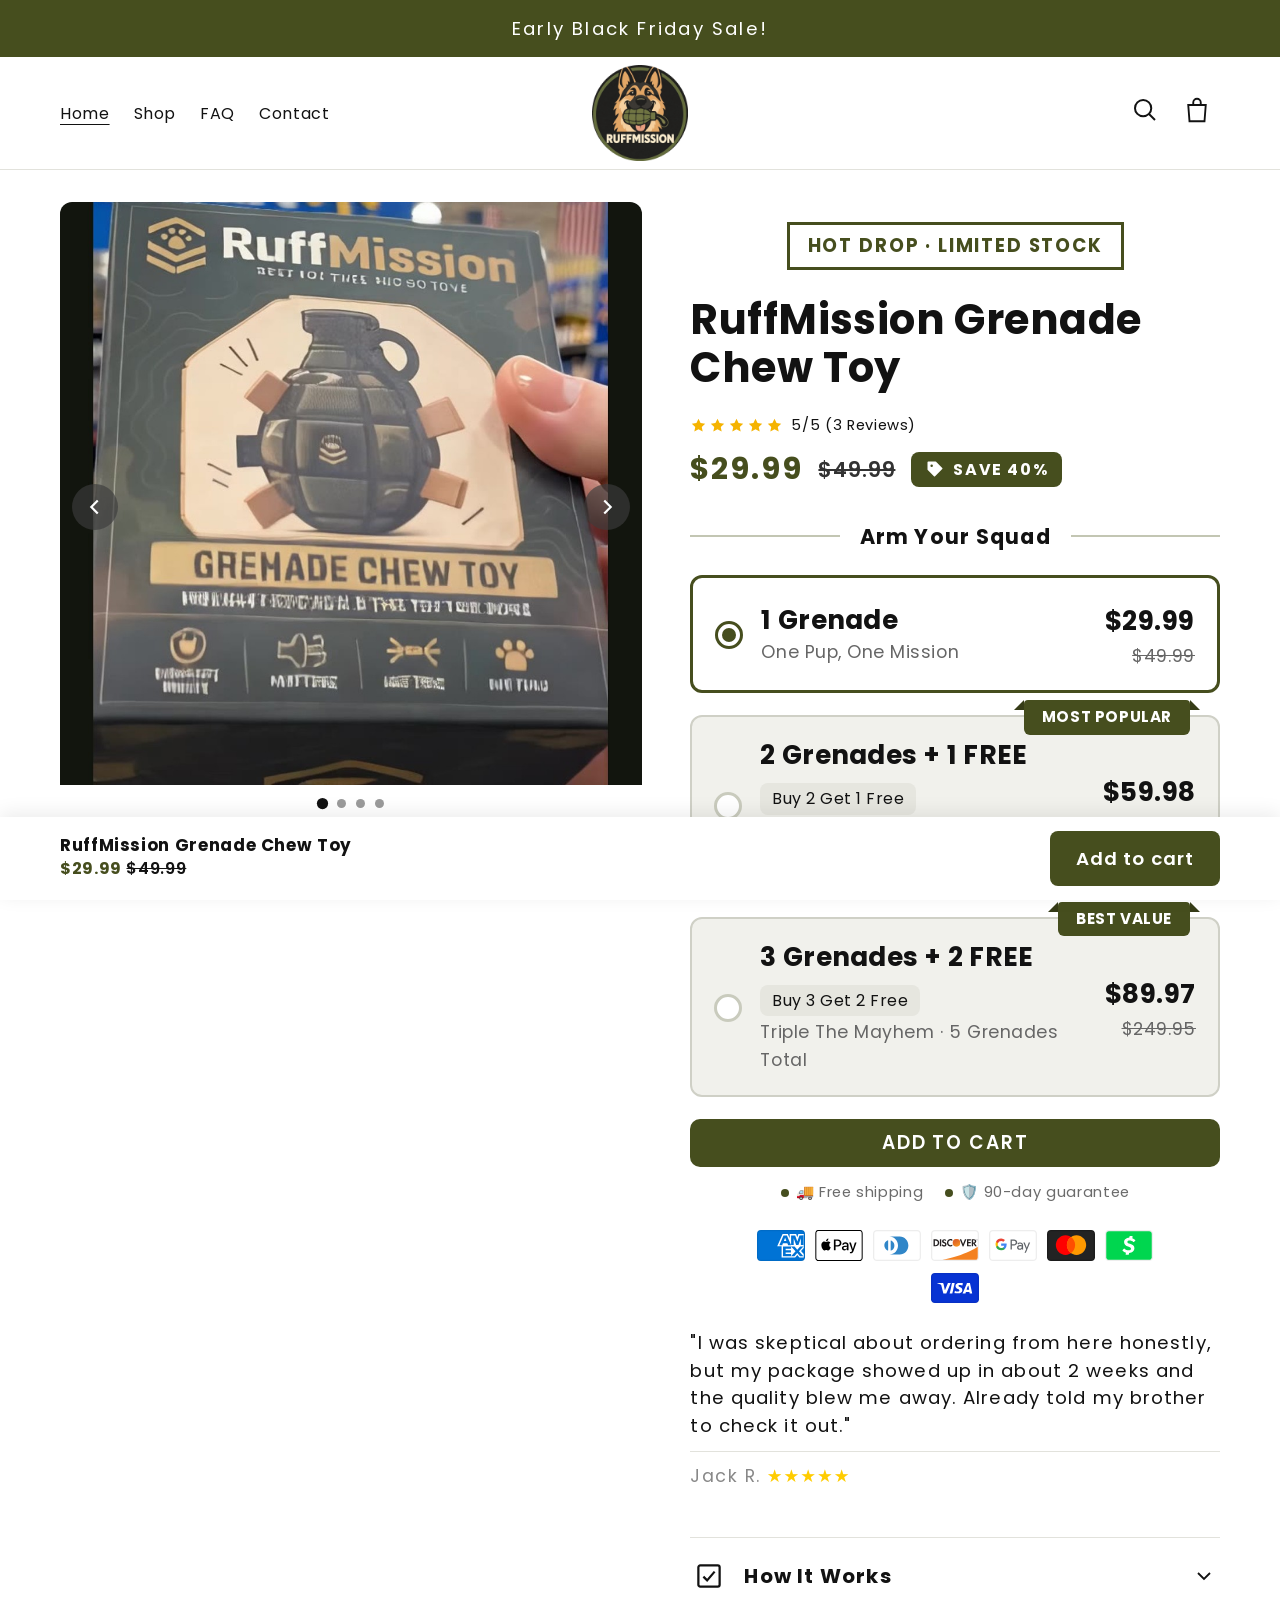
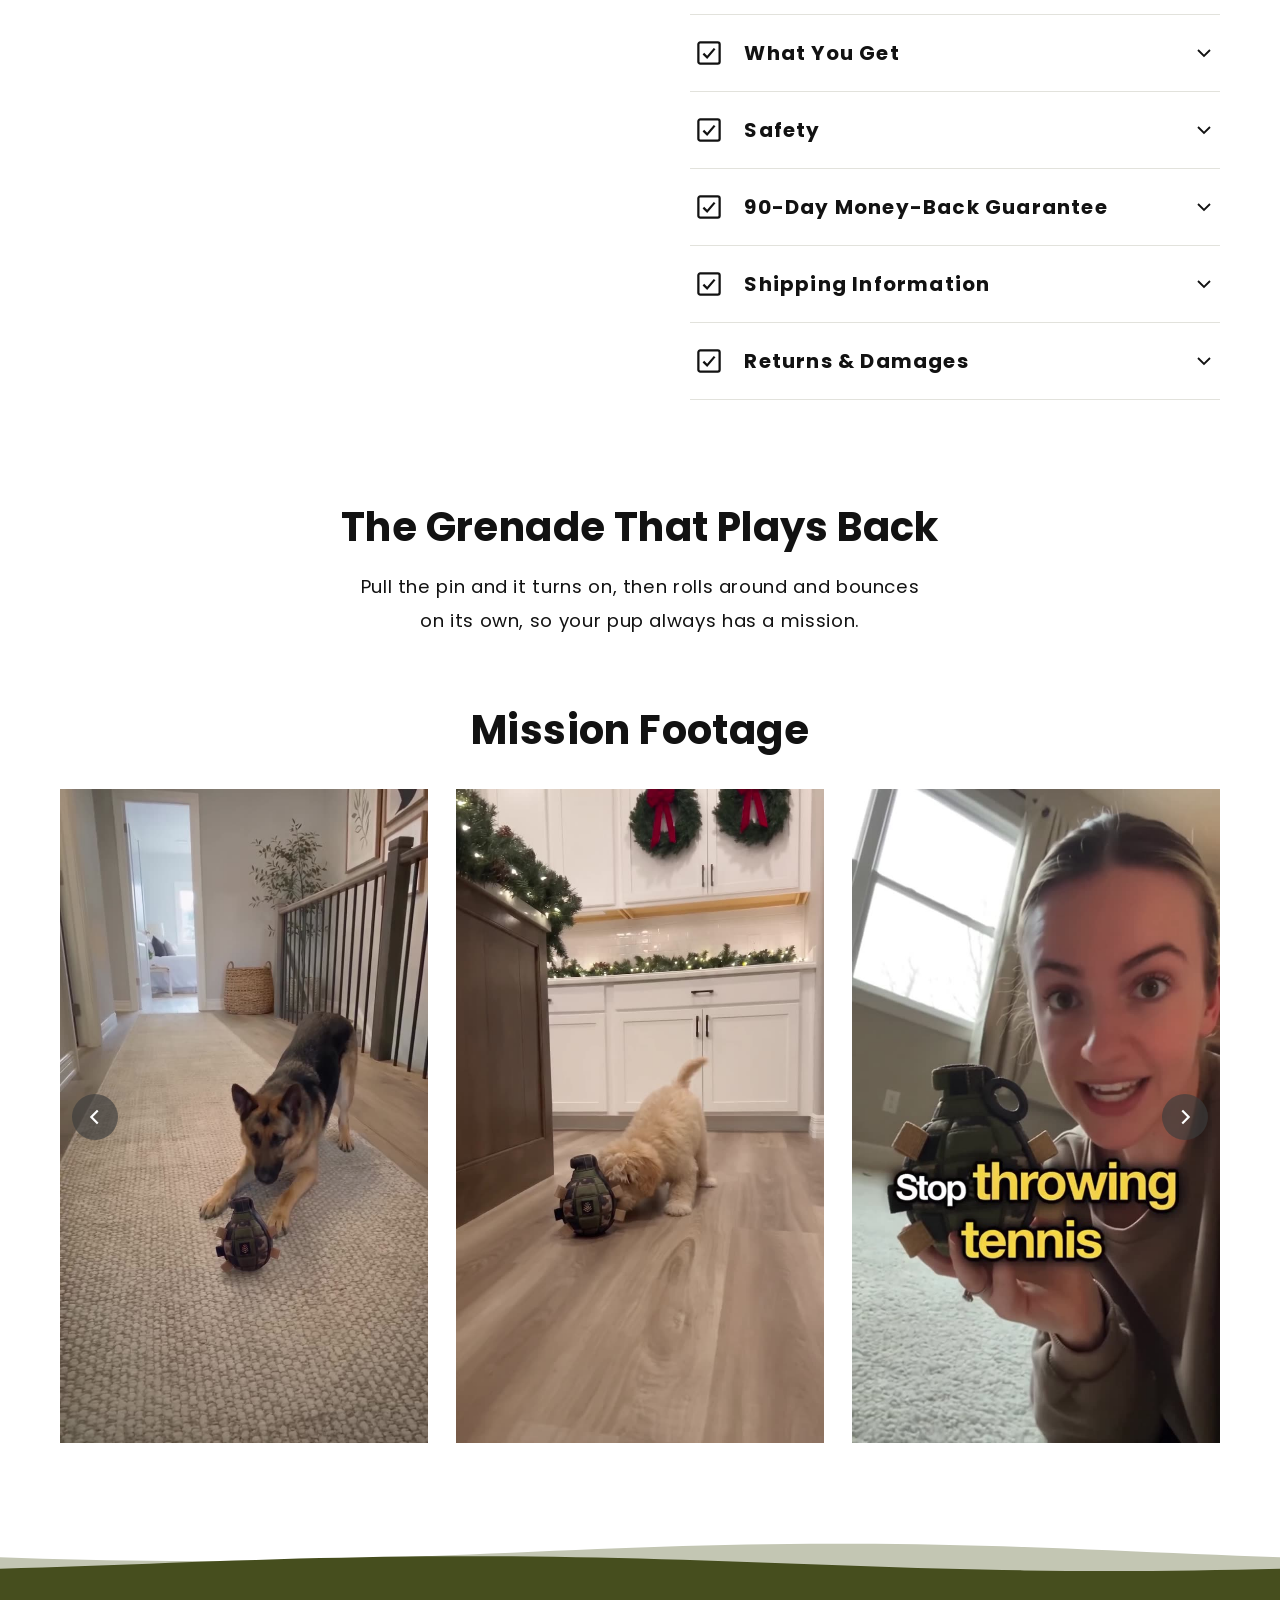
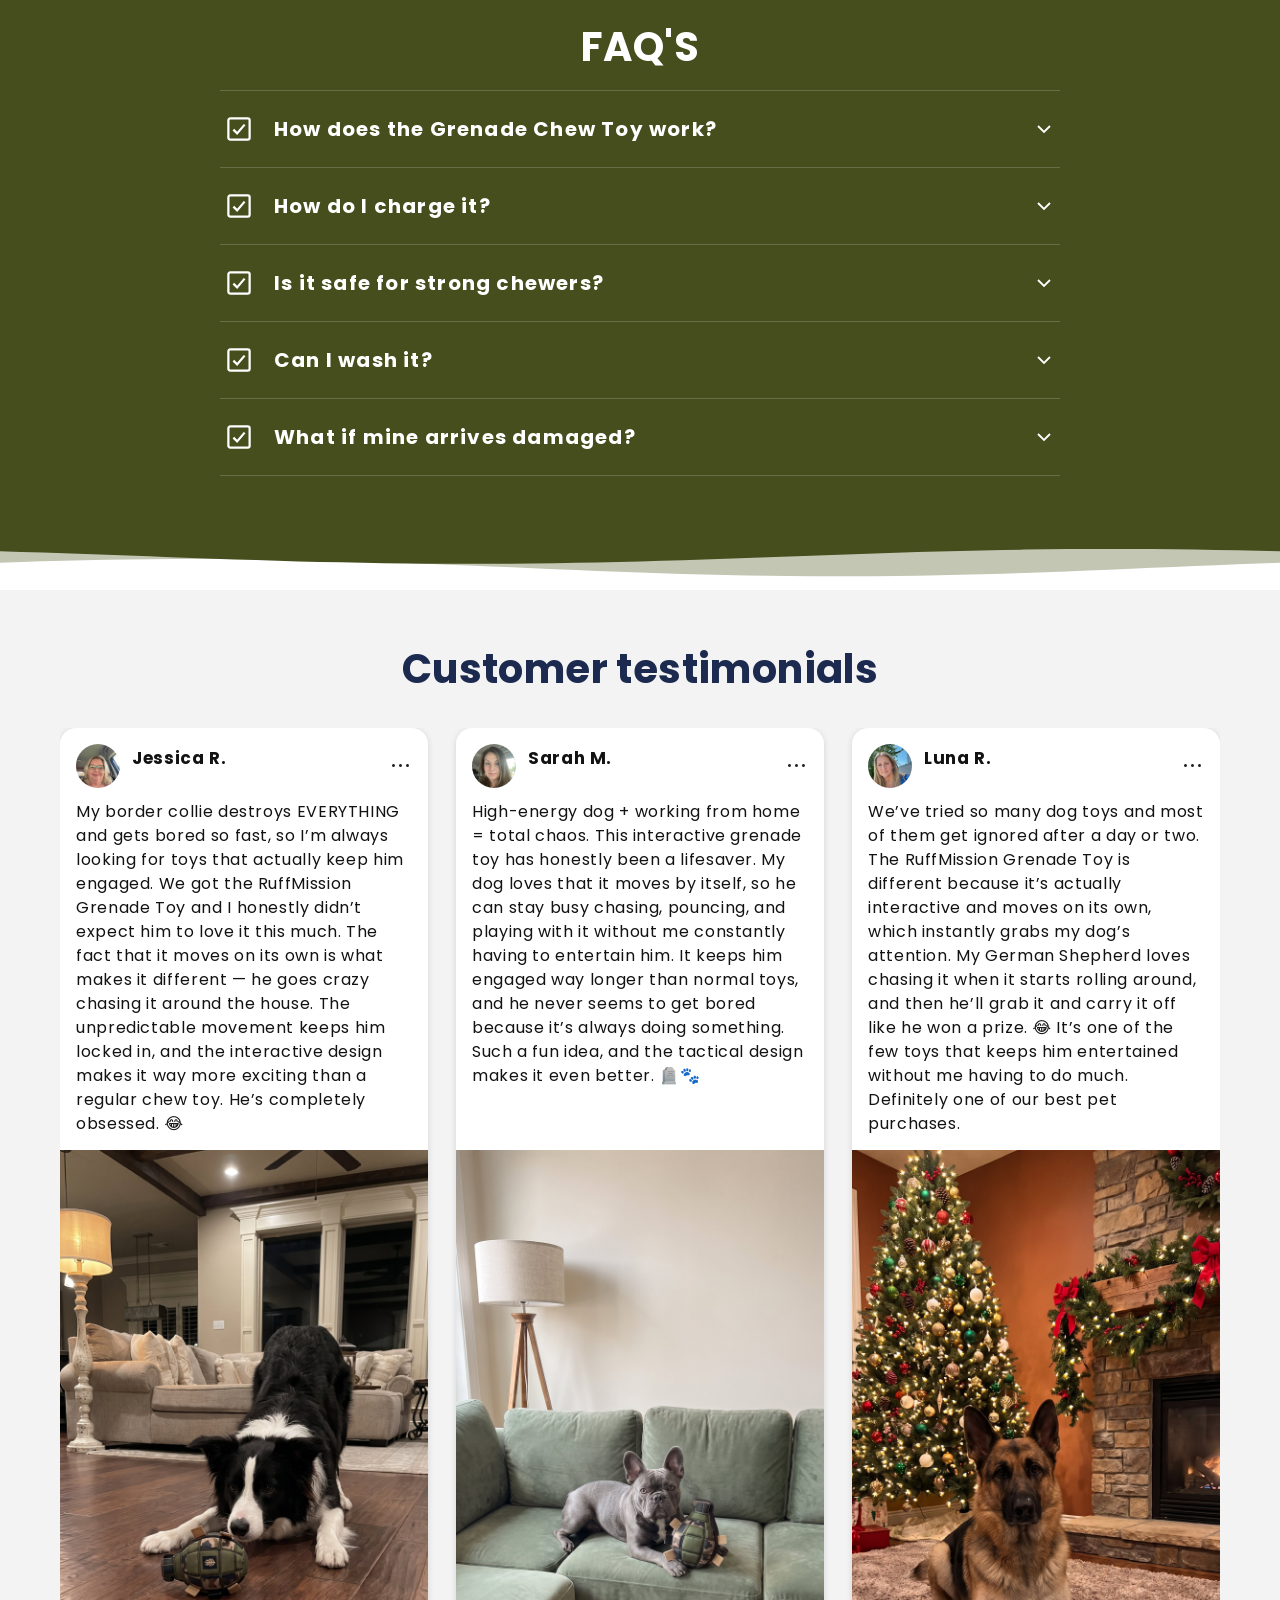
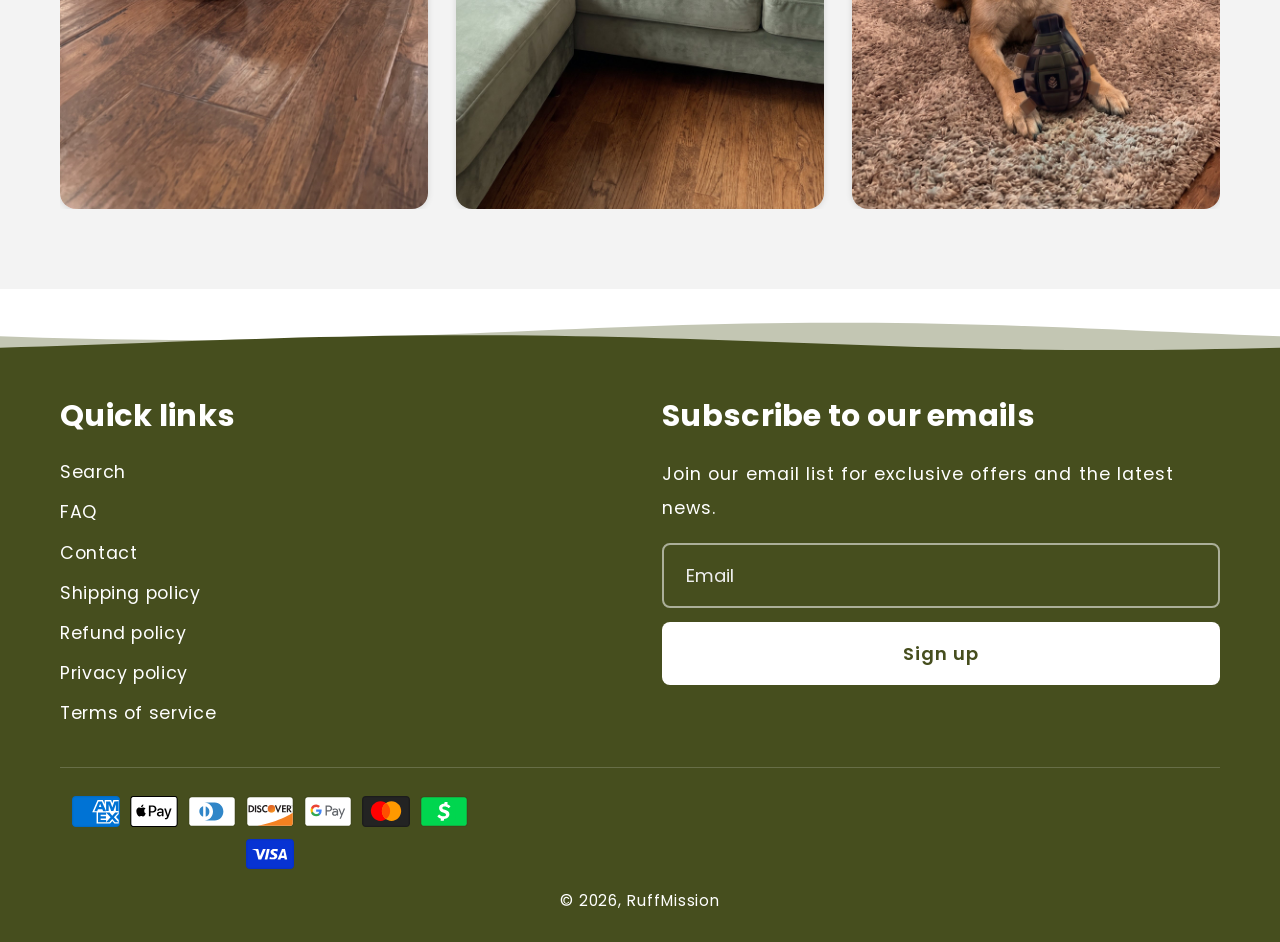
==== index.html @ 44e7827a "RuffMission store — grenade chew toy, Square checkout Co-Authored-By: Claude Opus 4.8 <noreply@anthr" ====
<!doctype html>
<html lang="en"><head><meta charset="utf-8"><meta name="viewport" content="width=device-width,initial-scale=1">
<title>RuffMission™ – Tactical Dog Costumes</title><meta name="description" content="Hilarious tactical dog costumes with swinging plush arms. Sizes Small to XXL. 90-day money-back guarantee.">
<meta property="og:title" content="RuffMission™ – Tactical Dog Costumes"><meta property="og:description" content="Hilarious tactical dog costumes with swinging plush arms. Sizes Small to XXL. 90-day money-back guarantee."><meta property="og:image" content="images/rm-1.jpg">
<link rel="icon" href="images/favicon.svg">
<link rel="preconnect" href="https://fonts.googleapis.com"><link rel="preconnect" href="https://fonts.gstatic.com" crossorigin>
<link rel="preload" as="style" href="https://fonts.googleapis.com/css2?family=Poppins:wght@400;500;600;700;800&display=swap" onload="this.onload=null;this.rel='stylesheet'"><noscript><link rel="stylesheet" href="https://fonts.googleapis.com/css2?family=Poppins:wght@400;500;600;700;800&display=swap"></noscript>
<link rel="stylesheet" href="assets/styles.css"><script src="assets/store.js" defer></script><script src="assets/pixel.js"></script></head>
<body data-page="home">
<main>
<div data-product></div>
<section class="feat-sec center"><div class="wrap"><h2>Exclusive RuffMission™ Designs</h2><p class="lead">One pup. Multiple missions. Pick their costume and let the adventure begin</p></div><div class="wrap"><div data-featured-video></div></div></section>
<section class="vids" data-videos><div class="wrap center"><h2>Our Viral Costumes</h2><div class="vs"><div class="track"></div><button class="arr l" aria-label="Previous"><svg viewBox="0 0 24 24" fill="none" stroke="currentColor" stroke-width="2.4"><path d="m15 5-7 7 7 7"/></svg></button><button class="arr r" aria-label="Next"><svg viewBox="0 0 24 24" fill="none" stroke="currentColor" stroke-width="2.4"><path d="m9 5 7 7-7 7"/></svg></button></div><div class="dots"></div></div></section>
<div class="wave top" aria-hidden="true"><svg viewBox="0 0 1440 90" preserveAspectRatio="none"><path class="w-back" d="M0 43.9 L24 45.1 L48 46.1 L72 47.1 L96 47.9 L120 48.6 L144 49.2 L168 49.6 L192 49.9 L216 50.0 L240 50.0 L264 49.8 L288 49.4 L312 48.9 L336 48.3 L360 47.6 L384 46.7 L408 45.7 L432 44.5 L456 43.3 L480 42.1 L504 40.7 L528 39.3 L552 37.9 L576 36.4 L600 34.9 L624 33.5 L648 32.1 L672 30.7 L696 29.3 L720 28.1 L744 26.9 L768 25.9 L792 24.9 L816 24.1 L840 23.4 L864 22.8 L888 22.4 L912 22.1 L936 22.0 L960 22.0 L984 22.2 L1008 22.6 L1032 23.1 L1056 23.7 L1080 24.4 L1104 25.3 L1128 26.3 L1152 27.5 L1176 28.7 L1200 29.9 L1224 31.3 L1248 32.7 L1272 34.1 L1296 35.6 L1320 37.1 L1344 38.5 L1368 39.9 L1392 41.3 L1416 42.7 L1440 43.9 L1464 45.1 L1488 46.1 L1512 47.1 L1536 47.9 L1560 48.6 L1584 49.2 L1608 49.6 L1632 49.9 L1656 50.0 L1680 50.0 L1704 49.8 L1728 49.4 L1752 48.9 L1776 48.3 L1800 47.6 L1824 46.7 L1848 45.7 L1872 44.5 L1896 43.3 L1920 42.1 L1944 40.7 L1968 39.3 L1992 37.9 L2016 36.4 L2040 34.9 L2064 33.5 L2088 32.1 L2112 30.7 L2136 29.3 L2160 28.1 L2184 26.9 L2208 25.9 L2232 24.9 L2256 24.1 L2280 23.4 L2304 22.8 L2328 22.4 L2352 22.1 L2376 22.0 L2400 22.0 L2424 22.2 L2448 22.6 L2472 23.1 L2496 23.7 L2520 24.4 L2544 25.3 L2568 26.3 L2592 27.5 L2616 28.7 L2640 29.9 L2664 31.3 L2688 32.7 L2712 34.1 L2736 35.6 L2760 37.1 L2784 38.5 L2808 39.9 L2832 41.3 L2856 42.7 L2880 43.9 V90 H0Z"/><path class="w-front" d="M0 62.1 L24 61.1 L48 60.1 L72 59.0 L96 57.8 L120 56.6 L144 55.4 L168 54.1 L192 52.8 L216 51.6 L240 50.4 L264 49.2 L288 48.1 L312 47.0 L336 46.0 L360 45.2 L384 44.4 L408 43.7 L432 43.1 L456 42.6 L480 42.3 L504 42.1 L528 42.0 L552 42.1 L576 42.2 L600 42.6 L624 43.0 L648 43.6 L672 44.2 L696 45.0 L720 45.9 L744 46.9 L768 47.9 L792 49.0 L816 50.2 L840 51.4 L864 52.6 L888 53.9 L912 55.2 L936 56.4 L960 57.6 L984 58.8 L1008 59.9 L1032 61.0 L1056 62.0 L1080 62.8 L1104 63.6 L1128 64.3 L1152 64.9 L1176 65.4 L1200 65.7 L1224 65.9 L1248 66.0 L1272 65.9 L1296 65.8 L1320 65.4 L1344 65.0 L1368 64.4 L1392 63.8 L1416 63.0 L1440 62.1 L1464 61.1 L1488 60.1 L1512 59.0 L1536 57.8 L1560 56.6 L1584 55.4 L1608 54.1 L1632 52.8 L1656 51.6 L1680 50.4 L1704 49.2 L1728 48.1 L1752 47.0 L1776 46.0 L1800 45.2 L1824 44.4 L1848 43.7 L1872 43.1 L1896 42.6 L1920 42.3 L1944 42.1 L1968 42.0 L1992 42.1 L2016 42.2 L2040 42.6 L2064 43.0 L2088 43.6 L2112 44.2 L2136 45.0 L2160 45.9 L2184 46.9 L2208 47.9 L2232 49.0 L2256 50.2 L2280 51.4 L2304 52.6 L2328 53.9 L2352 55.2 L2376 56.4 L2400 57.6 L2424 58.8 L2448 59.9 L2472 61.0 L2496 62.0 L2520 62.8 L2544 63.6 L2568 64.3 L2592 64.9 L2616 65.4 L2640 65.7 L2664 65.9 L2688 66.0 L2712 65.9 L2736 65.8 L2760 65.4 L2784 65.0 L2808 64.4 L2832 63.8 L2856 63.0 L2880 62.1 V90 H0Z"/></svg></div>
<section class="olive-sec faq-sec"><div class="wrap"><h2 class="center">FAQ'S</h2><div class="faq" data-faq></div></div></section>
<div class="wave bottom" aria-hidden="true"><svg viewBox="0 0 1440 90" preserveAspectRatio="none"><path class="w-back" d="M0 43.9 L24 45.1 L48 46.1 L72 47.1 L96 47.9 L120 48.6 L144 49.2 L168 49.6 L192 49.9 L216 50.0 L240 50.0 L264 49.8 L288 49.4 L312 48.9 L336 48.3 L360 47.6 L384 46.7 L408 45.7 L432 44.5 L456 43.3 L480 42.1 L504 40.7 L528 39.3 L552 37.9 L576 36.4 L600 34.9 L624 33.5 L648 32.1 L672 30.7 L696 29.3 L720 28.1 L744 26.9 L768 25.9 L792 24.9 L816 24.1 L840 23.4 L864 22.8 L888 22.4 L912 22.1 L936 22.0 L960 22.0 L984 22.2 L1008 22.6 L1032 23.1 L1056 23.7 L1080 24.4 L1104 25.3 L1128 26.3 L1152 27.5 L1176 28.7 L1200 29.9 L1224 31.3 L1248 32.7 L1272 34.1 L1296 35.6 L1320 37.1 L1344 38.5 L1368 39.9 L1392 41.3 L1416 42.7 L1440 43.9 L1464 45.1 L1488 46.1 L1512 47.1 L1536 47.9 L1560 48.6 L1584 49.2 L1608 49.6 L1632 49.9 L1656 50.0 L1680 50.0 L1704 49.8 L1728 49.4 L1752 48.9 L1776 48.3 L1800 47.6 L1824 46.7 L1848 45.7 L1872 44.5 L1896 43.3 L1920 42.1 L1944 40.7 L1968 39.3 L1992 37.9 L2016 36.4 L2040 34.9 L2064 33.5 L2088 32.1 L2112 30.7 L2136 29.3 L2160 28.1 L2184 26.9 L2208 25.9 L2232 24.9 L2256 24.1 L2280 23.4 L2304 22.8 L2328 22.4 L2352 22.1 L2376 22.0 L2400 22.0 L2424 22.2 L2448 22.6 L2472 23.1 L2496 23.7 L2520 24.4 L2544 25.3 L2568 26.3 L2592 27.5 L2616 28.7 L2640 29.9 L2664 31.3 L2688 32.7 L2712 34.1 L2736 35.6 L2760 37.1 L2784 38.5 L2808 39.9 L2832 41.3 L2856 42.7 L2880 43.9 V90 H0Z"/><path class="w-front" d="M0 62.1 L24 61.1 L48 60.1 L72 59.0 L96 57.8 L120 56.6 L144 55.4 L168 54.1 L192 52.8 L216 51.6 L240 50.4 L264 49.2 L288 48.1 L312 47.0 L336 46.0 L360 45.2 L384 44.4 L408 43.7 L432 43.1 L456 42.6 L480 42.3 L504 42.1 L528 42.0 L552 42.1 L576 42.2 L600 42.6 L624 43.0 L648 43.6 L672 44.2 L696 45.0 L720 45.9 L744 46.9 L768 47.9 L792 49.0 L816 50.2 L840 51.4 L864 52.6 L888 53.9 L912 55.2 L936 56.4 L960 57.6 L984 58.8 L1008 59.9 L1032 61.0 L1056 62.0 L1080 62.8 L1104 63.6 L1128 64.3 L1152 64.9 L1176 65.4 L1200 65.7 L1224 65.9 L1248 66.0 L1272 65.9 L1296 65.8 L1320 65.4 L1344 65.0 L1368 64.4 L1392 63.8 L1416 63.0 L1440 62.1 L1464 61.1 L1488 60.1 L1512 59.0 L1536 57.8 L1560 56.6 L1584 55.4 L1608 54.1 L1632 52.8 L1656 51.6 L1680 50.4 L1704 49.2 L1728 48.1 L1752 47.0 L1776 46.0 L1800 45.2 L1824 44.4 L1848 43.7 L1872 43.1 L1896 42.6 L1920 42.3 L1944 42.1 L1968 42.0 L1992 42.1 L2016 42.2 L2040 42.6 L2064 43.0 L2088 43.6 L2112 44.2 L2136 45.0 L2160 45.9 L2184 46.9 L2208 47.9 L2232 49.0 L2256 50.2 L2280 51.4 L2304 52.6 L2328 53.9 L2352 55.2 L2376 56.4 L2400 57.6 L2424 58.8 L2448 59.9 L2472 61.0 L2496 62.0 L2520 62.8 L2544 63.6 L2568 64.3 L2592 64.9 L2616 65.4 L2640 65.7 L2664 65.9 L2688 66.0 L2712 65.9 L2736 65.8 L2760 65.4 L2784 65.0 L2808 64.4 L2832 63.8 L2856 63.0 L2880 62.1 V90 H0Z"/></svg></div>
<section class="troops" data-reviews><div class="wrap center"><h2>Approved by the troops</h2><div class="track"></div><div class="dots"></div></div></section>
</main>
<form name="newsletter" data-netlify="true" netlify-honeypot="bot-field" hidden><input name="email"><input name="bot-field"></form>
</body></html>
---- assets/styles.css ----
:root{
  --olive:#464E1E;--olive-dark:#363c17;--sage:#c3c6b3;--sage-2:#dcdcd2;--box:#f1f1ec;
  --text:#121212;--muted:#6b6b6b;--line:#e2e2dc;--bg:#fff;
  --accent:#f1c04b;--max:1200px;--font:'Poppins',system-ui,sans-serif;
}
*{box-sizing:border-box}
html{-webkit-text-size-adjust:100%;scroll-behavior:smooth}
body{margin:0;font-family:var(--font);color:var(--text);background:var(--bg);line-height:1.6;font-size:16px;letter-spacing:.04em}
img,video{max-width:100%;display:block}
a{color:inherit}
h1,h2,h3{font-family:var(--font);font-weight:700;line-height:1.15;letter-spacing:.01em;margin:0 0 .5em}
h1{font-size:clamp(1.9rem,4.4vw,2.6rem)}
h2{font-size:clamp(1.9rem,4vw,2.5rem)}
button,input,select,textarea{font-family:var(--font)}
.wrap{max-width:var(--max);margin:0 auto;padding:0 20px}
.section{padding:56px 0}
.center{text-align:center}
.muted{color:var(--muted)}
.small{font-size:.82rem}
.sr{position:absolute;width:1px;height:1px;overflow:hidden;clip:rect(0 0 0 0)}

/* ---------- announcement + header ---------- */
.announce{background:var(--olive);color:#fff;text-align:center;padding:14px 16px;font-size:clamp(1rem,2.4vw,1.15rem);letter-spacing:.12em}
.header{position:sticky;top:0;z-index:40;background:#fff;border-bottom:1px solid var(--line);transition:transform .25s}
.header.hide{transform:translateY(-100%)}
.hwrap{max-width:var(--max);margin:0 auto;padding:8px 20px;display:grid;grid-template-columns:1fr auto 1fr;align-items:center}
.logo{display:flex;justify-content:center;text-decoration:none;font-weight:800;font-size:1.5rem;color:var(--olive)}
.logo img{height:96px;width:auto}
.h-right{display:flex;justify-content:flex-end;gap:6px}
.icon-btn{background:none;border:0;cursor:pointer;padding:8px;position:relative;color:var(--text)}
.icon-btn svg{width:30px;height:30px}
.bubble{position:absolute;bottom:2px;right:0;background:var(--olive);color:#fff;border-radius:99px;font-size:.68rem;min-width:20px;height:20px;display:grid;place-items:center;letter-spacing:0;padding:0 4px}
.bubble[data-n="0"]{display:none}
.nav{display:flex;gap:24px}
.nav a{text-decoration:none}
.nav a.active,.nav a:hover{text-decoration:underline;text-underline-offset:5px}
.menu-btn{display:none}
.searchbar{display:none;max-width:var(--max);margin:0 auto;padding:0 20px 14px;gap:10px}
.searchbar.open{display:flex}
@media(max-width:860px){
  .menu-btn{display:inline-block;margin-left:-8px}
  .nav{display:none;position:absolute;top:100%;left:0;right:0;background:#fff;flex-direction:column;padding:14px 20px 22px;border-bottom:1px solid var(--line);gap:16px;font-size:1.1rem}
  .nav.open{display:flex}
  .logo img{height:84px}
}

/* ---------- buttons ---------- */
.btn{display:inline-flex;align-items:center;justify-content:center;background:var(--olive);color:#fff;border:0;border-radius:8px;padding:18px 26px;font:600 1.35rem var(--font);text-transform:uppercase;letter-spacing:.12em;cursor:pointer;text-decoration:none;width:100%;transition:background .15s}
.btn:hover{background:var(--olive-dark)}
.btn[disabled]{opacity:.55;cursor:not-allowed}
.btn.auto{width:auto;font-size:1rem;padding:13px 22px;letter-spacing:.06em}
.btn.light{background:#fff;color:var(--olive);text-transform:none;font-size:1.15rem;letter-spacing:.06em}

/* ---------- product ---------- */
.product{max-width:var(--max);margin:0 auto;display:grid;grid-template-columns:1.1fr 1fr;gap:48px;padding:32px 20px 48px}
.gallery{position:relative;overflow:hidden;align-self:start;background:#bcb9bb}
.gallery .track{display:flex;overflow-x:auto;scroll-snap-type:x mandatory;scrollbar-width:none}
.gallery .track::-webkit-scrollbar{display:none}
.g-slide{flex:0 0 100%;scroll-snap-align:start;aspect-ratio:1}
.g-slide img{width:100%;height:100%;object-fit:cover}
@media(min-width:861px){.gallery{position:sticky;top:130px;border-radius:12px}}
@media(max-width:860px){
  .product{grid-template-columns:1fr;gap:0;padding:0 0 40px}
  .gallery{margin:0}
  .g-slide{flex-basis:93%}
  .info{padding:0 20px}
}
.arr{position:absolute;top:50%;transform:translateY(-50%);z-index:2;width:46px;height:46px;border-radius:50%;border:0;background:rgba(60,60,60,.65);color:#fff;cursor:pointer;display:grid;place-items:center;padding:0}
.arr svg{width:22px;height:22px}
.arr.l{left:12px}.arr.r{right:12px}
.dots{display:flex;justify-content:center;gap:10px;margin-top:16px}
.dots button{width:9px;height:9px;border-radius:50%;border:0;background:#9b9b9b;padding:0;cursor:pointer}
.dots button.on{background:#121212;transform:scale(1.25)}
.dots.on-img{position:absolute;bottom:14px;left:0;right:0;margin:0}
.dots.on-img button{background:rgba(255,255,255,.75)}
.dots.on-img button.on{background:#121212}

.urgency-wrap{text-align:center;margin:20px 0 26px}
.urgency{display:inline-block;border:3px solid var(--olive);color:var(--olive);font-weight:700;font-size:clamp(.92rem,3.4vw,1.15rem);letter-spacing:.1em;padding:6px 18px}
.info h1{margin-bottom:22px}
.price-row{display:flex;align-items:center;gap:16px;flex-wrap:wrap;margin:0 0 26px}
.price{font-weight:700;font-size:1.9rem;color:var(--olive);letter-spacing:.06em}
.compare{font-weight:600;font-size:1.3rem;color:#333;letter-spacing:.04em}
.badge{display:inline-flex;align-items:center;gap:8px;background:var(--olive);color:#fff;font-weight:700;font-size:1rem;letter-spacing:.1em;padding:5px 14px;border-radius:8px}
.badge svg{width:20px;height:20px}

/* ---------- bundle boxes ("Build Your Soldier") ---------- */
.bundles{margin:4px 0 22px}
.bh{display:flex;align-items:center;gap:20px;font-weight:700;font-size:1.3rem;letter-spacing:.06em;margin-bottom:22px}
.bh::before,.bh::after{content:"";flex:1;height:2px;background:var(--sage)}
.tiers{display:grid;gap:22px}
.tier{position:relative;border:2px solid #cfd0c6;border-radius:12px;background:var(--box);cursor:pointer;overflow:visible}
.tier.on{border:3px solid var(--olive);background:#fff}
.t-badge{position:absolute;top:-17px;right:28px;background:var(--olive);color:#fff;font-weight:700;font-size:.95rem;letter-spacing:.04em;padding:5px 18px;border-radius:4px 4px 6px 6px;z-index:1}
.t-badge::before,.t-badge::after{content:"";position:absolute;top:0;width:0;height:0;border-bottom:10px solid var(--olive-dark)}
.t-badge::before{left:-10px;border-left:10px solid transparent}
.t-badge::after{right:-10px;border-right:10px solid transparent}
.t-head{display:flex;align-items:center;gap:18px;padding:22px 22px 20px}
.t-head:focus-visible{outline:2px solid var(--olive);outline-offset:-4px}
.radio{flex:0 0 28px;height:28px;border-radius:50%;border:3px solid #c9cbbd;background:#fff;position:relative}
.tier.on .radio{border-color:var(--olive)}
.tier.on .radio::after{content:"";position:absolute;inset:4px;border-radius:50%;background:var(--olive)}
.t-main{flex:1;min-width:0}
.t-top{display:flex;align-items:center;gap:12px;flex-wrap:wrap}
.t-top b{font-size:1.65rem;letter-spacing:.01em;line-height:1.2}
.chip{background:#e6e6df;border-radius:8px;padding:3px 12px;font-size:1rem;letter-spacing:.03em}
.t-sub{display:block;color:#666;font-size:1.1rem;letter-spacing:.03em;margin-top:2px}
.t-price{text-align:right;display:flex;flex-direction:column;align-items:flex-end}
.t-price b{font-size:1.65rem;letter-spacing:.02em}
.t-price s{color:#666;font-size:1.1rem}
.units{padding:0 22px 18px}
.sl{margin:0 0 10px;color:#666;font-size:1rem}
.unit{display:flex;align-items:center;gap:12px;margin-bottom:10px}
.u-img{width:56px;height:56px;object-fit:cover;border-radius:4px;flex:0 0 56px;background:#ddd}
.sel{position:relative}
.sel:first-of-type{flex:0 0 90px}
.sel:last-of-type{flex:0 1 200px}
.sel select{appearance:none;-webkit-appearance:none;width:100%;border:2px solid #d9d9d0;border-radius:6px;background:#fff;padding:12px 34px 12px 12px;font-size:1.05rem;letter-spacing:.02em;color:var(--text);cursor:pointer}
.sel svg{position:absolute;right:10px;top:50%;transform:translateY(-50%);width:18px;height:18px;pointer-events:none}
.extras{border-top:1px solid #d3d4ca}
.extra{display:flex;align-items:center;gap:16px;padding:12px 22px;background:var(--sage-2);cursor:pointer;letter-spacing:.01em}
.extra+.extra{border-top:1px solid #c8c9be}
.extras .extra:last-child{border-radius:0 0 10px 10px}
.extra input{position:absolute;opacity:0;pointer-events:none}
.cb{flex:0 0 26px;height:26px;background:#fff;border:1px solid #c8c8c8;border-radius:2px;position:relative}
.extra input:checked+.cb{background:var(--olive);border-color:var(--olive)}
.extra input:checked+.cb::after{content:"";position:absolute;left:8px;top:3px;width:7px;height:13px;border:solid #fff;border-width:0 3px 3px 0;transform:rotate(45deg)}
.extra input:focus-visible+.cb{outline:2px solid var(--olive);outline-offset:2px}
.x-img{width:46px;height:46px;object-fit:cover;border-radius:4px;background:#fff;flex:0 0 46px}
.extra b{flex:1;font-size:1.05rem;line-height:1.3}
.x-price{display:flex;flex-direction:column;align-items:flex-end;font-weight:700;font-size:1.05rem}
.x-price s{font-weight:400;color:#666;font-size:.95rem}
@media(max-width:480px){
  .t-head{padding:20px 16px 18px;gap:14px}
  .t-top b,.t-price b{font-size:1.4rem}
  .units{padding:0 16px 16px}
  .extra{padding:12px 16px;gap:12px}
  .extra b{font-size:.95rem}
  .t-sub{font-size:1rem}
}

/* payment badges */
.pay{display:flex;flex-wrap:wrap;justify-content:center;gap:10px;margin:26px 0}
.pb{display:inline-grid;place-items:center;min-width:56px;height:36px;padding:0 8px;border-radius:5px;border:1px solid #d6d6d6;background:#fff;font:800 .72rem/1 Arial,sans-serif;letter-spacing:0;color:#222}
.pb.amex{background:#1f72cd;color:#fff;border-color:#1f72cd}
.pb.visa{background:#1434cb;color:#fff;border-color:#1434cb;font-style:italic;font-size:.85rem}
.pb.mc{background:#252525;color:#f79e1b;border-color:#252525}
.pb.discover{color:#f58220}
.pb.diners{color:#0079be}
.pb.cashapp{background:#00d632;color:#fff;border-color:#00d632}
.pb.apple{color:#000}

/* product reviews */
.pr-revs{margin:8px 0 30px}
.pr-revs .track{display:flex;overflow-x:auto;scroll-snap-type:x mandatory;scrollbar-width:none}
.pr-revs .track::-webkit-scrollbar{display:none}
.pr{flex:0 0 100%;scroll-snap-align:start}
.pr p{margin:0 0 12px;font-size:1.15rem;line-height:1.5;letter-spacing:.06em}
.pr-a{border-top:1px solid var(--line);padding-top:10px;color:#888;letter-spacing:.08em;font-size:1.1rem}
.stars{color:#ffcc00;letter-spacing:1px}

/* accordions (tabs + FAQ) */
.tabs{border-top:1px solid var(--line)}
details{border-bottom:1px solid var(--line)}
summary{list-style:none;cursor:pointer;padding:22px 4px;display:flex;align-items:center;gap:20px;font-weight:700;font-size:1.25rem;letter-spacing:.06em}
summary::-webkit-details-marker{display:none}
summary span{flex:1}
summary i{display:grid;place-items:center;flex:0 0 auto}
summary .ck svg{width:30px;height:30px}
summary .cv svg{width:24px;height:24px;transition:transform .2s}
details[open] summary .cv svg{transform:rotate(180deg)}
.tab-body{padding:0 4px 20px 54px;font-size:1rem;color:#333}
.tab-body p{margin:0 0 .8em}

/* sticky add to cart */
.sticky-atc{position:fixed;left:0;right:0;bottom:0;background:#fff;box-shadow:0 -4px 18px rgba(0,0,0,.08);z-index:35;transform:translateY(110%);transition:transform .25s}
.sticky-atc.show{transform:none}
.sticky-atc .wrap{display:flex;align-items:center;gap:16px;padding-top:14px;padding-bottom:14px}
.sticky-atc .t{flex:1;min-width:0}
.sticky-atc b{display:block;font-size:1.05rem;line-height:1.25}
.sticky-atc .sp{color:var(--olive);font-weight:700}
.sticky-atc s{font-weight:600}
.sticky-atc .btn{width:auto;font-size:1.15rem;text-transform:none;letter-spacing:.06em;padding:14px 26px}

/* ---------- sections ---------- */
.feat-sec{padding:56px 0 24px}
.feat-sec p.lead{font-size:1.15rem;line-height:1.9;max-width:560px;margin:0 auto 4px}
.feat{position:relative;max-width:560px;margin:0 auto;aspect-ratio:4/5;background:#ddd;overflow:hidden}
.feat video{width:100%;height:100%;object-fit:cover}
.vids{padding:40px 0 70px}
.vids .vs{position:relative}
.vids .track{display:grid;grid-auto-flow:column;grid-auto-columns:calc((100% - 56px)/3);gap:28px;overflow-x:auto;scroll-snap-type:x mandatory;scrollbar-width:none;margin-top:36px}
.vids .track::-webkit-scrollbar{display:none}
@media(max-width:860px){.vids .track{grid-auto-columns:calc((100% - 28px)/2)}}
.slide{scroll-snap-align:start;position:relative;overflow:hidden;background:#1d1d1d;aspect-ratio:9/16}
.slide video,.feat video{width:100%;height:100%;object-fit:cover}
.snd{position:absolute;bottom:10px;right:10px;background:rgba(0,0,0,.55);color:#fff;border:0;border-radius:99px;width:36px;height:36px;cursor:pointer;font-size:.9rem}
.vph{position:absolute;inset:0;display:none;align-items:center;justify-content:center;background:linear-gradient(160deg,#2b2f15,#121212);color:#fff;text-align:center;padding:16px}
.vph small{opacity:.7;font-size:.75rem;word-break:break-all}
.missing .vph{display:flex}
.missing .snd{display:none}

/* waves */
.wave{line-height:0}
.wave svg{width:100%;height:56px;display:block}
.w-back{fill:var(--sage)}
.w-front{fill:var(--olive)}
.wave.bottom svg{transform:scaleY(-1)}
.olive-sec{background:var(--olive);color:#fff}
.olive-sec details{border-color:rgba(255,255,255,.18)}
.olive-sec .faq{border-top:1px solid rgba(255,255,255,.18)}
.olive-sec .tab-body{color:#eef0e4}
.faq{max-width:840px;margin:0 auto}
.faq-sec{padding:40px 0 60px}

/* testimonial cards */
.troops{padding:56px 0 64px}
.troops .track{display:grid;grid-auto-flow:column;grid-auto-columns:calc((100% - 56px)/3);gap:28px;overflow-x:auto;scroll-snap-type:x mandatory;scrollbar-width:none;margin-top:36px}
.troops .track::-webkit-scrollbar{display:none}
@media(max-width:860px){.troops .track{grid-auto-columns:100%}}
.tcard{scroll-snap-align:start;border-radius:20px;overflow:hidden;background:#f3f3f3;display:flex;flex-direction:column}
.t-img{position:relative}
.t-img img{width:100%;aspect-ratio:1;object-fit:cover}
.q{position:absolute;right:20px;bottom:-34px;width:68px;height:68px;border-radius:50%;background:var(--olive);color:#fff;display:grid;place-items:center}
.q svg{width:36px;height:36px}
.t-body{padding:30px 26px 32px;text-align:center}
.t-body .stars{font-size:1.6rem}
.t-body h3{font-size:1.35rem;margin:.4em 0}
.t-body p{margin:0 0 14px;line-height:1.9;letter-spacing:.06em}

/* shop / generic pages */
.designs{display:grid;grid-template-columns:repeat(auto-fill,minmax(240px,1fr));gap:22px;margin-top:28px}
.card{text-decoration:none;border-radius:12px;overflow:hidden;background:#fff;border:1px solid var(--line);display:block}
.card img{aspect-ratio:1;object-fit:cover;width:100%;background:#eee}
.card .c{padding:14px 16px 18px;text-align:left}
.card b{display:block;line-height:1.3;margin-bottom:4px}
.card .p{color:var(--olive);font-weight:700}
.card .p s{color:var(--muted);font-weight:400;margin-left:8px}
.page{max-width:780px;margin:0 auto;padding:48px 20px 72px}
.page h2{font-size:1.35rem;margin-top:1.6em}
.form{display:grid;gap:14px;margin-top:22px}
.form .row{display:grid;grid-template-columns:1fr 1fr;gap:14px}
@media(max-width:600px){.form .row{grid-template-columns:1fr}}
input,textarea{font:inherit;border:1.5px solid #cfcfcf;border-radius:8px;padding:14px 16px;width:100%;background:#fff;color:var(--text)}
input:focus,textarea:focus,select:focus{outline:2px solid var(--olive);outline-offset:1px}
.notice{padding:14px 16px;border-radius:8px;border:1px solid #28c100;background:#f2ffed;color:#1d7a00;display:none}
.notice.show{display:block}

/* footer */
.footer{background:var(--olive);color:#fff;margin-top:20px}
.footer .wave{background:#fff}
.fwrap{max-width:var(--max);margin:0 auto;padding:36px 20px 26px}
.footer .grid{display:grid;grid-template-columns:1fr 1fr;gap:44px}
@media(max-width:760px){.footer .grid{grid-template-columns:1fr}}
.footer h3{font-size:1.9rem;margin-bottom:.8em}
.footer ul{list-style:none;padding:0;margin:0;display:grid;gap:12px;font-size:1.1rem}
.footer a{text-decoration:none}
.footer a:hover{text-decoration:underline}
.footer p{font-size:1.1rem;line-height:1.9;letter-spacing:.06em}
.nl{display:grid;gap:14px}
.nl input{background:transparent;color:#fff;border:2px solid rgba(255,255,255,.55);padding:16px 22px;font-size:1.15rem}
.nl input::placeholder{color:#eee}
.footer .bottom{border-top:1px solid rgba(255,255,255,.18);margin-top:40px;padding-top:28px;text-align:center}
.footer .bottom .pay{margin:0 0 18px}
.footer .bottom p{font-size:.95rem;margin:0}
.socials{display:flex;gap:16px;margin-top:18px}

/* cart drawer */
.overlay{position:fixed;inset:0;background:rgba(0,0,0,.45);opacity:0;pointer-events:none;transition:opacity .2s;z-index:60}
.overlay.show{opacity:1;pointer-events:auto}
.drawer{position:fixed;top:0;right:0;bottom:0;width:min(440px,100%);background:#fff;z-index:61;transform:translateX(100%);transition:transform .25s;display:flex;flex-direction:column}
.drawer.show{transform:none}
.drawer-h{display:flex;justify-content:space-between;align-items:center;padding:18px 20px;border-bottom:1px solid var(--line)}
.drawer-h h2{font-size:1.4rem;margin:0}
.lines{flex:1;overflow-y:auto;padding:6px 20px}
.line{display:grid;grid-template-columns:76px 1fr auto;gap:14px;padding:16px 0;border-bottom:1px solid var(--line);align-items:start}
.line img{width:76px;height:76px;border-radius:8px;object-fit:cover;background:#eee}
.line b{font-size:.95rem;line-height:1.3;display:block}
.line small{color:var(--muted);display:block;font-size:.8rem;line-height:1.5}
.line .tier-n{color:var(--olive);font-weight:600}
.qty{display:flex;border:1.5px solid var(--olive);border-radius:8px;overflow:hidden;width:max-content;margin-top:8px}
.qty button{background:#fff;border:0;width:34px;font-size:1.1rem;cursor:pointer}
.qty input{width:36px;text-align:center;border:0;border-radius:0;padding:6px 0;-moz-appearance:textfield}
.qty input::-webkit-inner-spin-button{display:none}
.rm{background:none;border:0;color:var(--muted);text-decoration:underline;cursor:pointer;font-size:.78rem;margin-top:6px;padding:0}
.drawer-f{padding:18px 20px;border-top:1px solid var(--line)}
.drawer-f .pay{margin:14px 0 0;gap:6px}
.drawer-f .pb{min-width:44px;height:28px;font-size:.6rem}
.sum{display:flex;justify-content:space-between;font-weight:700;font-size:1.15rem}
.empty{text-align:center;padding:60px 10px;color:var(--muted)}
.toast{position:fixed;left:50%;bottom:100px;transform:translateX(-50%);background:#121212;color:#fff;padding:12px 18px;border-radius:8px;z-index:70;font-size:.9rem;display:none;max-width:calc(100% - 32px)}
.toast.show{display:block}
.to-top{position:fixed;right:18px;bottom:110px;z-index:34;width:60px;height:60px;border-radius:50%;border:0;background:var(--olive);color:#fff;display:grid;place-items:center;cursor:pointer;box-shadow:0 4px 14px rgba(0,0,0,.25);opacity:0;pointer-events:none;transition:opacity .2s}
.to-top.show{opacity:1;pointer-events:auto}
.to-top svg{width:30px;height:30px}

/* tweaks to match live store */
.gallery{background:transparent}
.dots.on-img{position:static;margin:14px 0 4px}
.dots.on-img button{background:#9b9b9b}
@media(max-width:860px){.gallery{padding-bottom:4px}}
@media(max-width:480px){
  .price-row{flex-wrap:nowrap;gap:10px}
  .price{font-size:1.6rem;letter-spacing:.04em}
  .compare{font-size:1.1rem}
  .badge{font-size:.85rem;padding:5px 10px;letter-spacing:.08em;white-space:nowrap}
  .badge svg{width:16px;height:16px}
  .sticky-atc b{font-size:.95rem}
  .sticky-atc .btn{font-size:1.05rem;padding:13px 20px}
}
.vids .arr{top:50%}
.g-slide img[src*="size-chart"]{object-fit:contain;background:#fff}
.feat{aspect-ratio:9/16;max-width:420px}

/* moving waves */
.wave svg{overflow:hidden}
.w-back{animation:waveDrift 14s linear infinite}
.w-front{animation:waveDrift 9s linear infinite}
@keyframes waveDrift{from{transform:translateX(0)}to{transform:translateX(-1440px)}}
@media (prefers-reduced-motion:reduce){.w-back,.w-front{animation:none}}
.wave.top{margin-bottom:-2px;position:relative;z-index:1}
.wave.bottom{margin-top:-2px;position:relative;z-index:1}
.wave.top{background:linear-gradient(to bottom,transparent 85%,var(--olive) 85%)}
.wave.bottom{background:linear-gradient(to top,transparent 85%,var(--olive) 85%)}
.footer .wave.top{background:linear-gradient(to bottom,#fff 85%,var(--olive) 85%)}

/* payment icons (Shopify-style) */
.pay{gap:12px 10px;max-width:420px;margin-left:auto;margin-right:auto}
.pay img{width:48px;height:auto;display:block}
@media(max-width:480px){.pay img{width:38px}}
.drawer-f .pay img{width:34px}
.btn.atc{padding:11px 20px;font-size:1.35rem;letter-spacing:.12em;border-radius:10px;line-height:1.2}
.btn.atc{font-size:1.16rem;letter-spacing:.1em;padding:13px 20px}
.extra input{width:1px;height:1px;margin:0;padding:0;border:0}
/* star rating above price */
.rating-row{display:flex;align-items:center;gap:8px;margin:2px 0 8px;color:var(--text);font-size:.92rem;text-decoration:none}
.stars5{display:inline-flex;gap:2px}
.stars5 svg{width:17px;height:17px;fill:#f5b301}
#reviews{scroll-margin-top:90px}

/* ---- PawPop-style product sections ---- */
.highlights{list-style:none;margin:14px 0 4px;padding:0;display:grid;gap:10px}
.highlights li{display:flex;align-items:flex-start;gap:10px;font-size:1.02rem;letter-spacing:.02em}
.highlights .hl-i{flex:0 0 auto;font-size:1.1rem;line-height:1.4}
.trust{display:flex;flex-wrap:wrap;justify-content:center;gap:10px 22px;margin:14px 0 4px;color:var(--muted);font-size:.92rem}
.trust span{display:inline-flex;align-items:center;gap:7px}
.trust span::before{content:"";width:8px;height:8px;border-radius:50%;background:var(--olive)}

/* infographic */
.ig-sec{padding:44px 0 10px}
.ig-title{font-size:clamp(1.5rem,5vw,2.1rem);margin:0 0 26px}
.ig-grid{background:var(--box);border-radius:22px;padding:30px 22px;display:grid;grid-template-columns:1fr;gap:22px;align-items:center}
.ig-photo{display:flex;justify-content:center}
.ig-img{max-width:300px;width:100%;border-radius:16px}
.ig-feats{display:grid;grid-template-columns:1fr 1fr;gap:14px}
.ig-f{background:#fff;border:1px solid var(--line);border-radius:14px;padding:16px 14px;text-align:center;display:flex;flex-direction:column;gap:4px}
.ig-ic{font-size:1.7rem;line-height:1}
.ig-f b{font-size:.98rem;color:var(--olive);text-transform:uppercase;letter-spacing:.06em}
.ig-f small{color:var(--muted);font-size:.84rem;line-height:1.45}
@media(min-width:760px){.ig-grid{grid-template-columns:1fr 1fr;padding:40px}.ig-feats{order:-1}}

/* dark-green lifestyle cards */
.cards-sec{background:var(--olive);color:#fff;padding:52px 0 60px;margin-top:40px}
.cards-title{font-size:clamp(1.7rem,6vw,2.3rem);margin:0 0 10px;color:var(--accent,#f1c04b)}
.cards-lead{max-width:640px;margin:0 auto 30px;color:#eef0e4;font-size:1.05rem;padding:0 20px}
.cards-vs{max-width:1100px;margin:0 auto;padding:0 20px}
.cards-vs .track{display:grid;grid-auto-flow:column;grid-auto-columns:88%;gap:18px;overflow-x:auto;scroll-snap-type:x mandatory;scrollbar-width:none;padding-bottom:6px}
.cards-vs .track::-webkit-scrollbar{display:none}
@media(min-width:760px){.cards-vs .track{grid-auto-columns:calc((100% - 36px)/3)}}
.pcard{scroll-snap-align:start;background:var(--olive-dark);border:1px solid rgba(255,255,255,.14);border-radius:18px;overflow:hidden}
.pcard-img{width:100%;aspect-ratio:1/1;object-fit:cover;display:block;background:#2c3114}
.pcard-b{padding:18px 18px 22px;text-align:left}
.pcard-chip{display:inline-flex;align-items:center;gap:6px;background:var(--accent,#f1c04b);color:var(--olive-dark);font-weight:700;font-size:.8rem;padding:5px 12px;border-radius:99px;margin-bottom:10px;letter-spacing:.04em}
.pcard-b b{display:block;font-size:1.15rem;margin-bottom:6px}
.pcard-b p{margin:0;color:#dfe2d2;font-size:.95rem;line-height:1.5}

/* empty placeholder tiles (blank layout to be filled) */
.slide-empty{background:#e9e9e3;aspect-ratio:9/16;border:1px dashed #c6c6ba;border-radius:0}
.tcard-empty .t-img-empty{aspect-ratio:1/1;background:#e9e9e3;border-bottom:1px solid #ddd}
.tcard-empty .stars-empty{display:inline-flex;gap:3px;margin-bottom:10px}
.tcard-empty .stars-empty svg{width:20px;height:20px;fill:#dcdcd2}
.tcard-empty h3{min-height:1.2em;margin:0 0 8px}
.tcard-empty p{min-height:3.4em;margin:0 0 14px}
.tcard-empty b{display:block;min-height:1.2em}

/* facebook-style testimonials */
.troops-social{background:#f3f3f3}
.troops-social h2{color:#1b2a4e}
.fbcard{scroll-snap-align:start;background:#fff;border-radius:16px;box-shadow:0 1px 6px rgba(0,0,0,.12);overflow:hidden;display:flex;flex-direction:column;text-align:left}
.fb-h{display:flex;align-items:center;gap:12px;padding:16px 16px 4px}
.fb-av{width:44px;height:44px;border-radius:50%;background:#dcdcd2;overflow:hidden;flex:none}
.fb-av img{width:100%;height:100%;object-fit:cover}
.fb-n{flex:1;min-width:0}.fb-n b{display:block;font-size:17px;min-height:1.2em}.fb-n small{display:block;color:#555;min-height:1.1em}
.fb-more{color:#222;letter-spacing:2px;font-size:12px}
.fb-t{padding:8px 16px 14px;margin:0;font-size:16px;line-height:1.5;min-height:6em}
.fb-img{margin-top:auto;aspect-ratio:1;background:#e9e9e3}
.fb-img img{width:100%;height:100%;object-fit:cover;display:block}
@media(max-width:860px){.troops-social .track{grid-auto-columns:88%;gap:14px}}
.ig-vid{max-width:300px;width:100%;border-radius:16px;overflow:hidden}
.ig-vid video{width:100%;display:block;border-radius:16px}
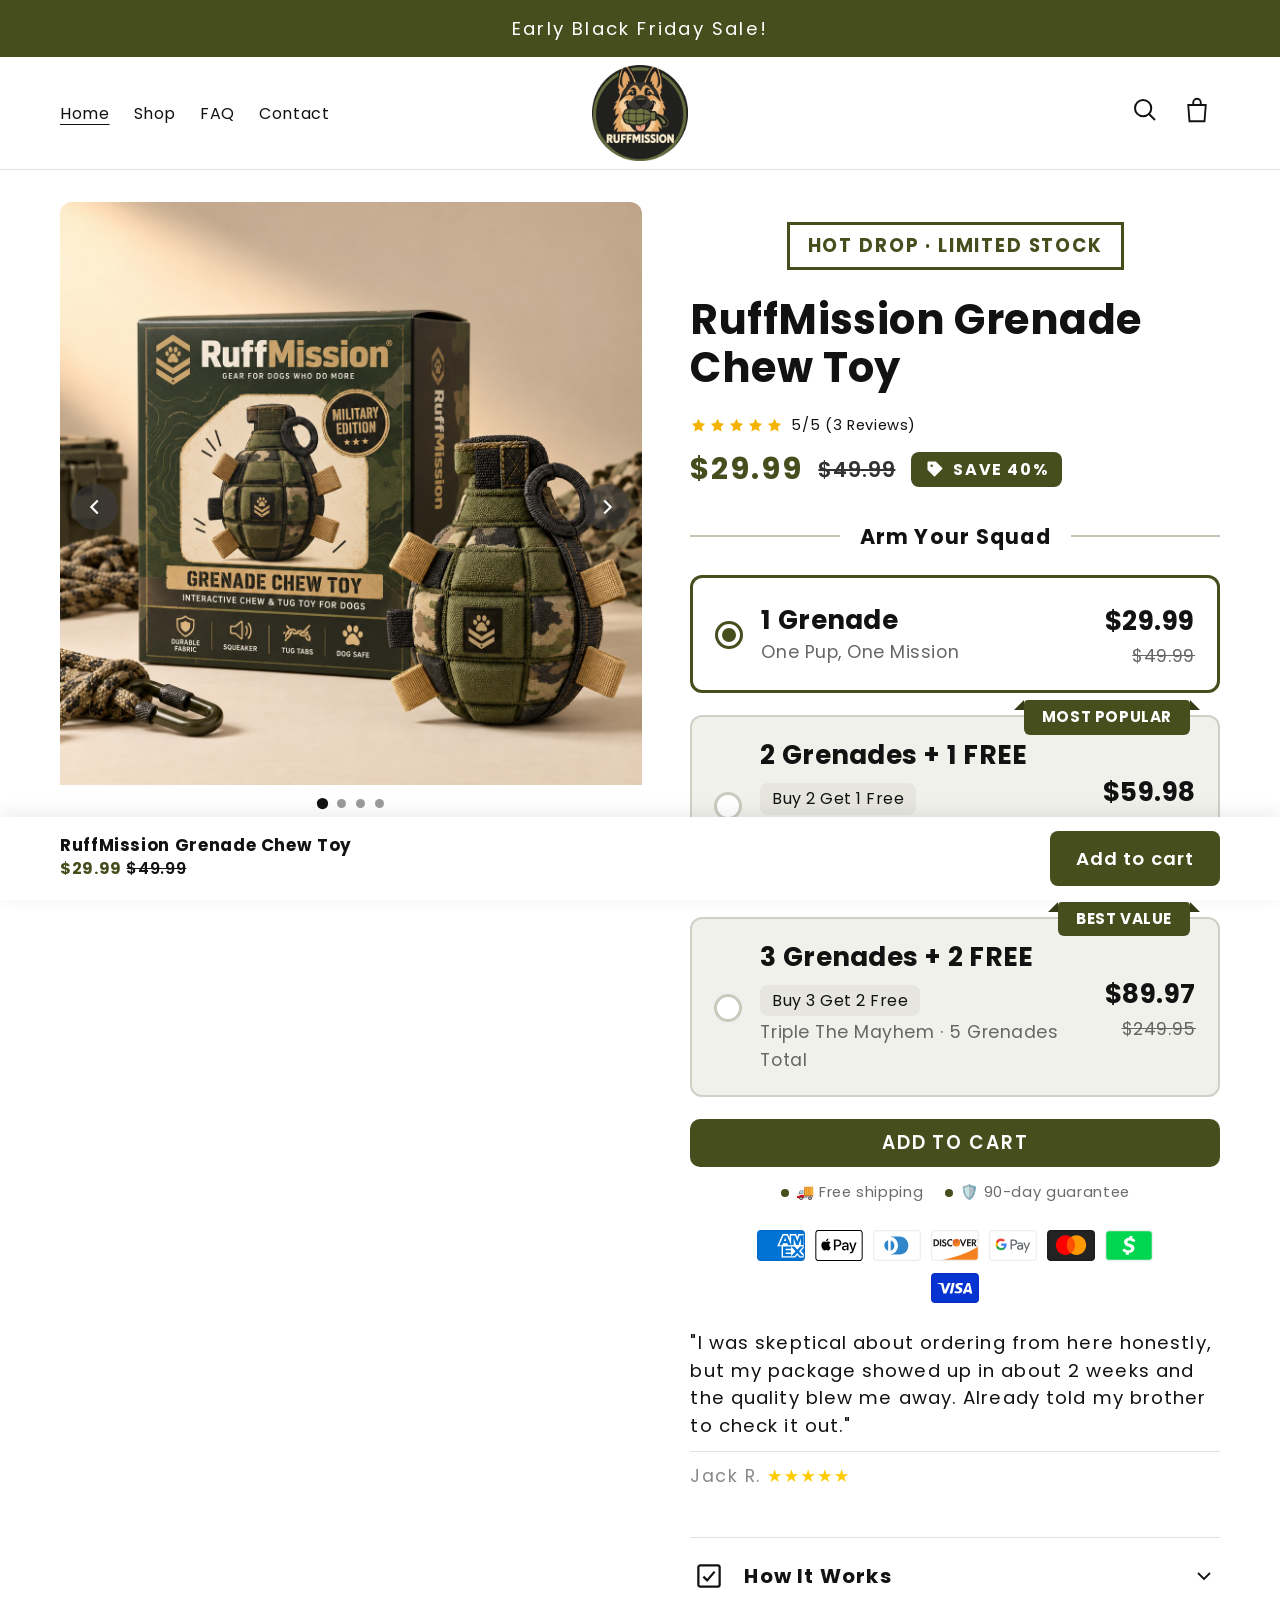
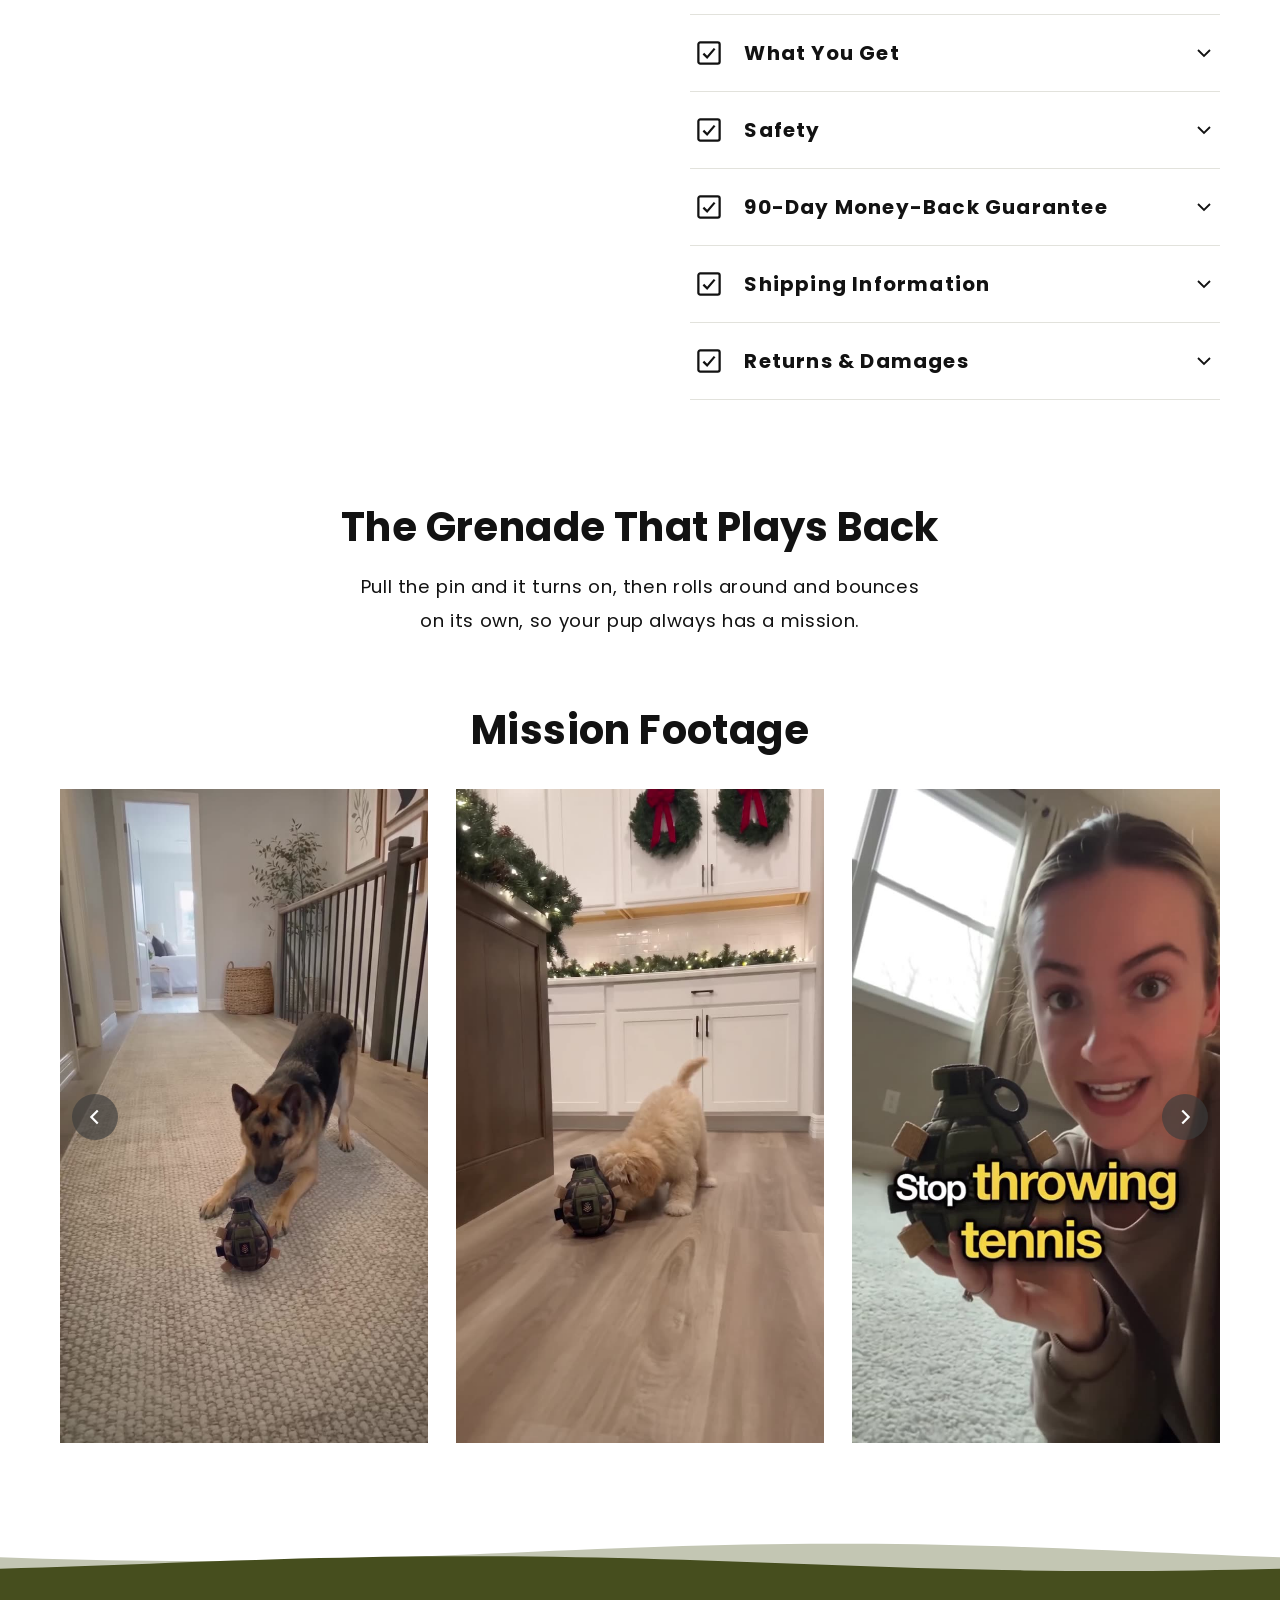
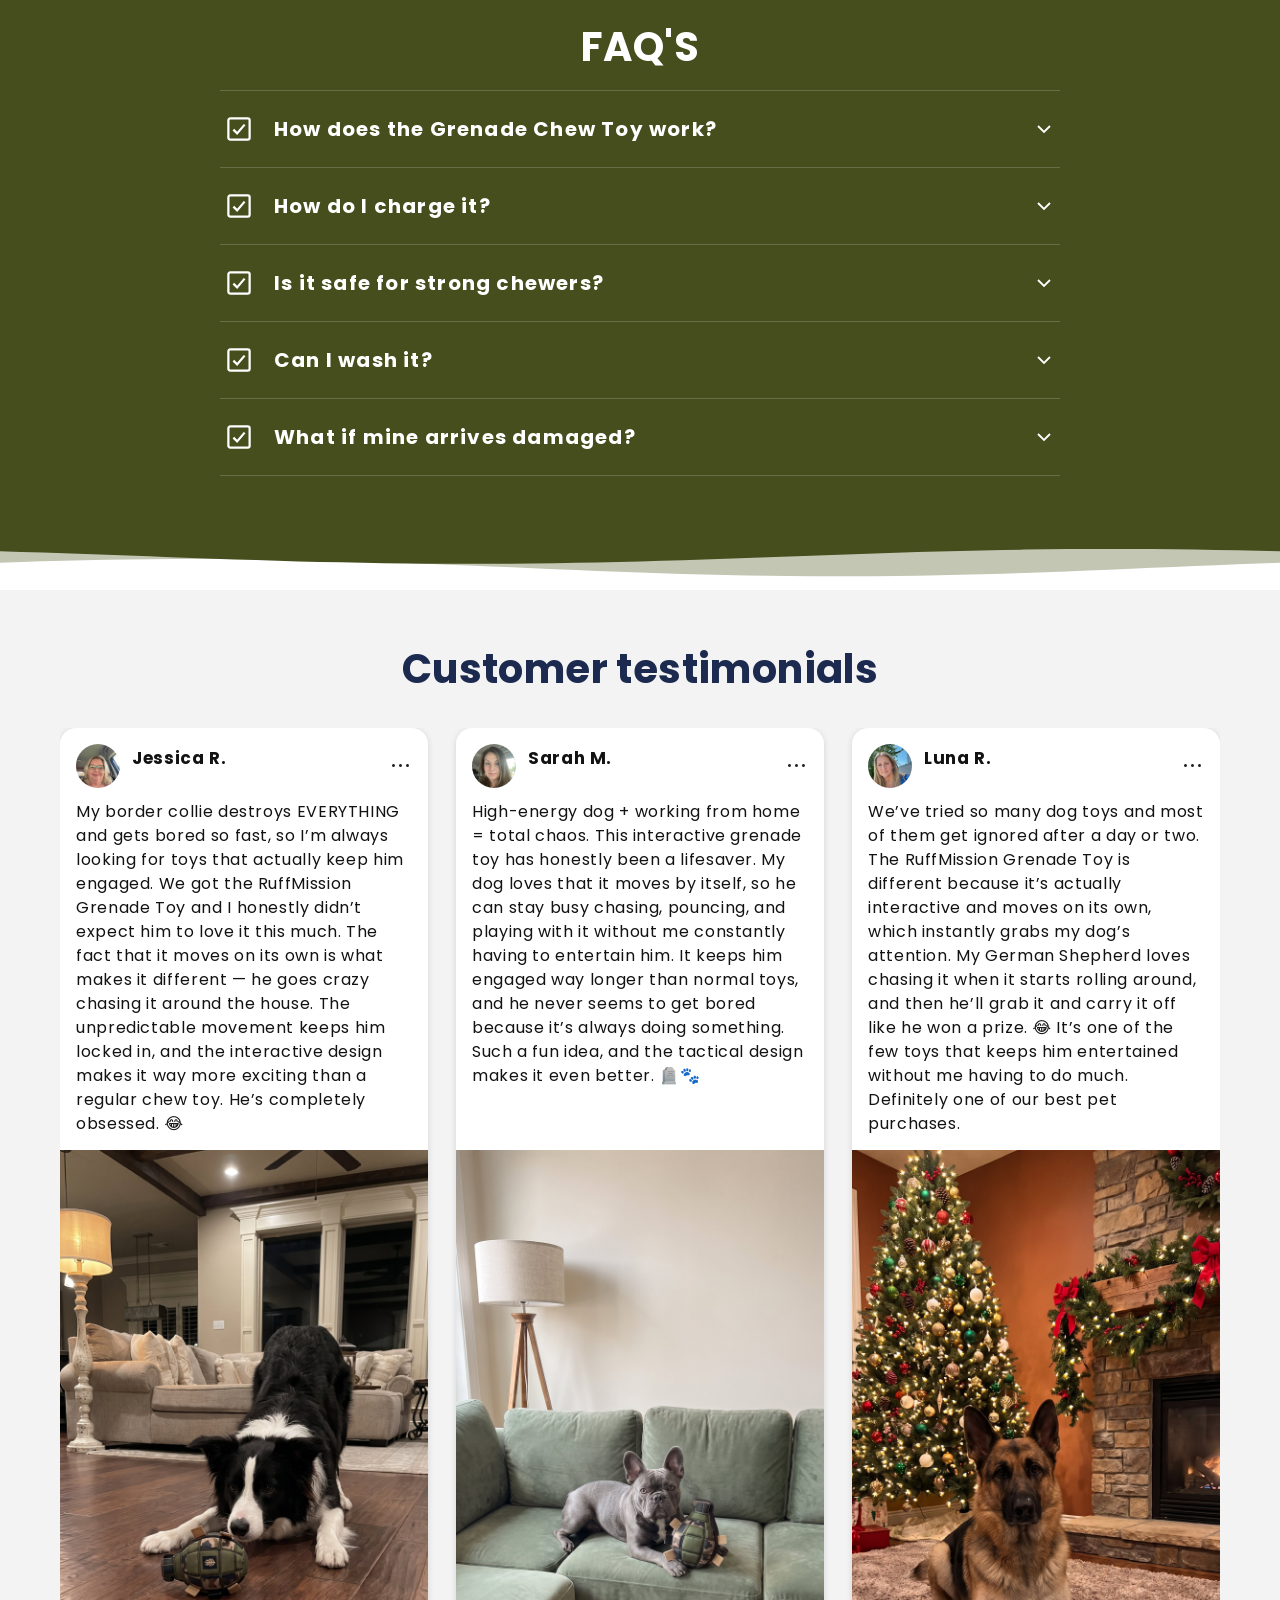
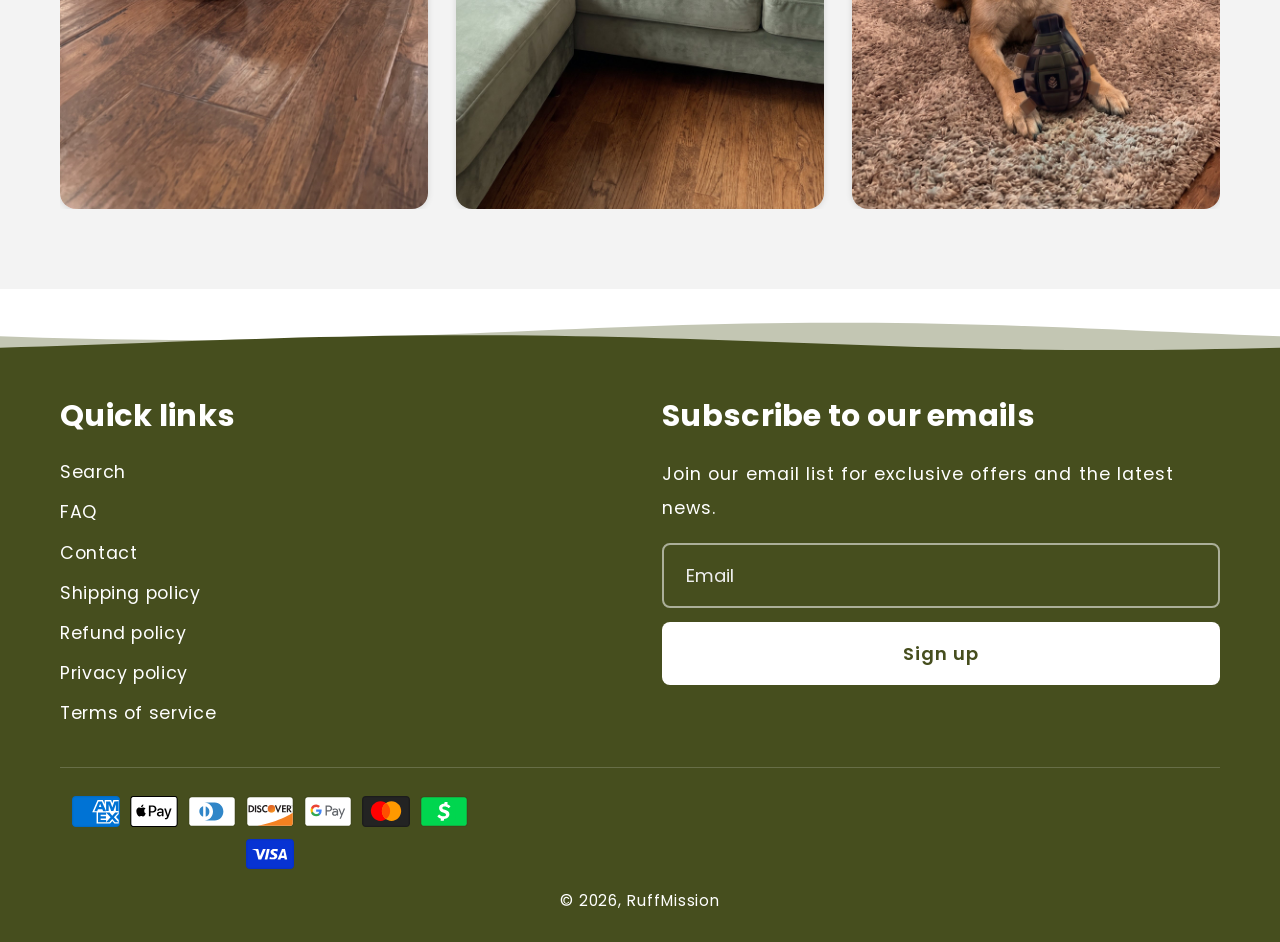
==== commit 0f3d85e1: "Swap in real RuffMission product photos for carousel Co-Authored-By: Claude Opus 4.8 <noreply@anthro" ====
--- a/index.html
+++ b/index.html
@@ -1,7 +1,7 @@
 <!doctype html>
 <html lang="en"><head><meta charset="utf-8"><meta name="viewport" content="width=device-width,initial-scale=1">
 <title>RuffMission™ – Tactical Dog Costumes</title><meta name="description" content="Hilarious tactical dog costumes with swinging plush arms. Sizes Small to XXL. 90-day money-back guarantee.">
-<meta property="og:title" content="RuffMission™ – Tactical Dog Costumes"><meta property="og:description" content="Hilarious tactical dog costumes with swinging plush arms. Sizes Small to XXL. 90-day money-back guarantee."><meta property="og:image" content="images/rm-1.jpg">
+<meta property="og:title" content="RuffMission™ – Tactical Dog Costumes"><meta property="og:description" content="Hilarious tactical dog costumes with swinging plush arms. Sizes Small to XXL. 90-day money-back guarantee."><meta property="og:image" content="images/ruff-1.jpg">
 <link rel="icon" href="images/favicon.svg">
 <link rel="preconnect" href="https://fonts.googleapis.com"><link rel="preconnect" href="https://fonts.gstatic.com" crossorigin>
 <link rel="preload" as="style" href="https://fonts.googleapis.com/css2?family=Poppins:wght@400;500;600;700;800&display=swap" onload="this.onload=null;this.rel='stylesheet'"><noscript><link rel="stylesheet" href="https://fonts.googleapis.com/css2?family=Poppins:wght@400;500;600;700;800&display=swap"></noscript>
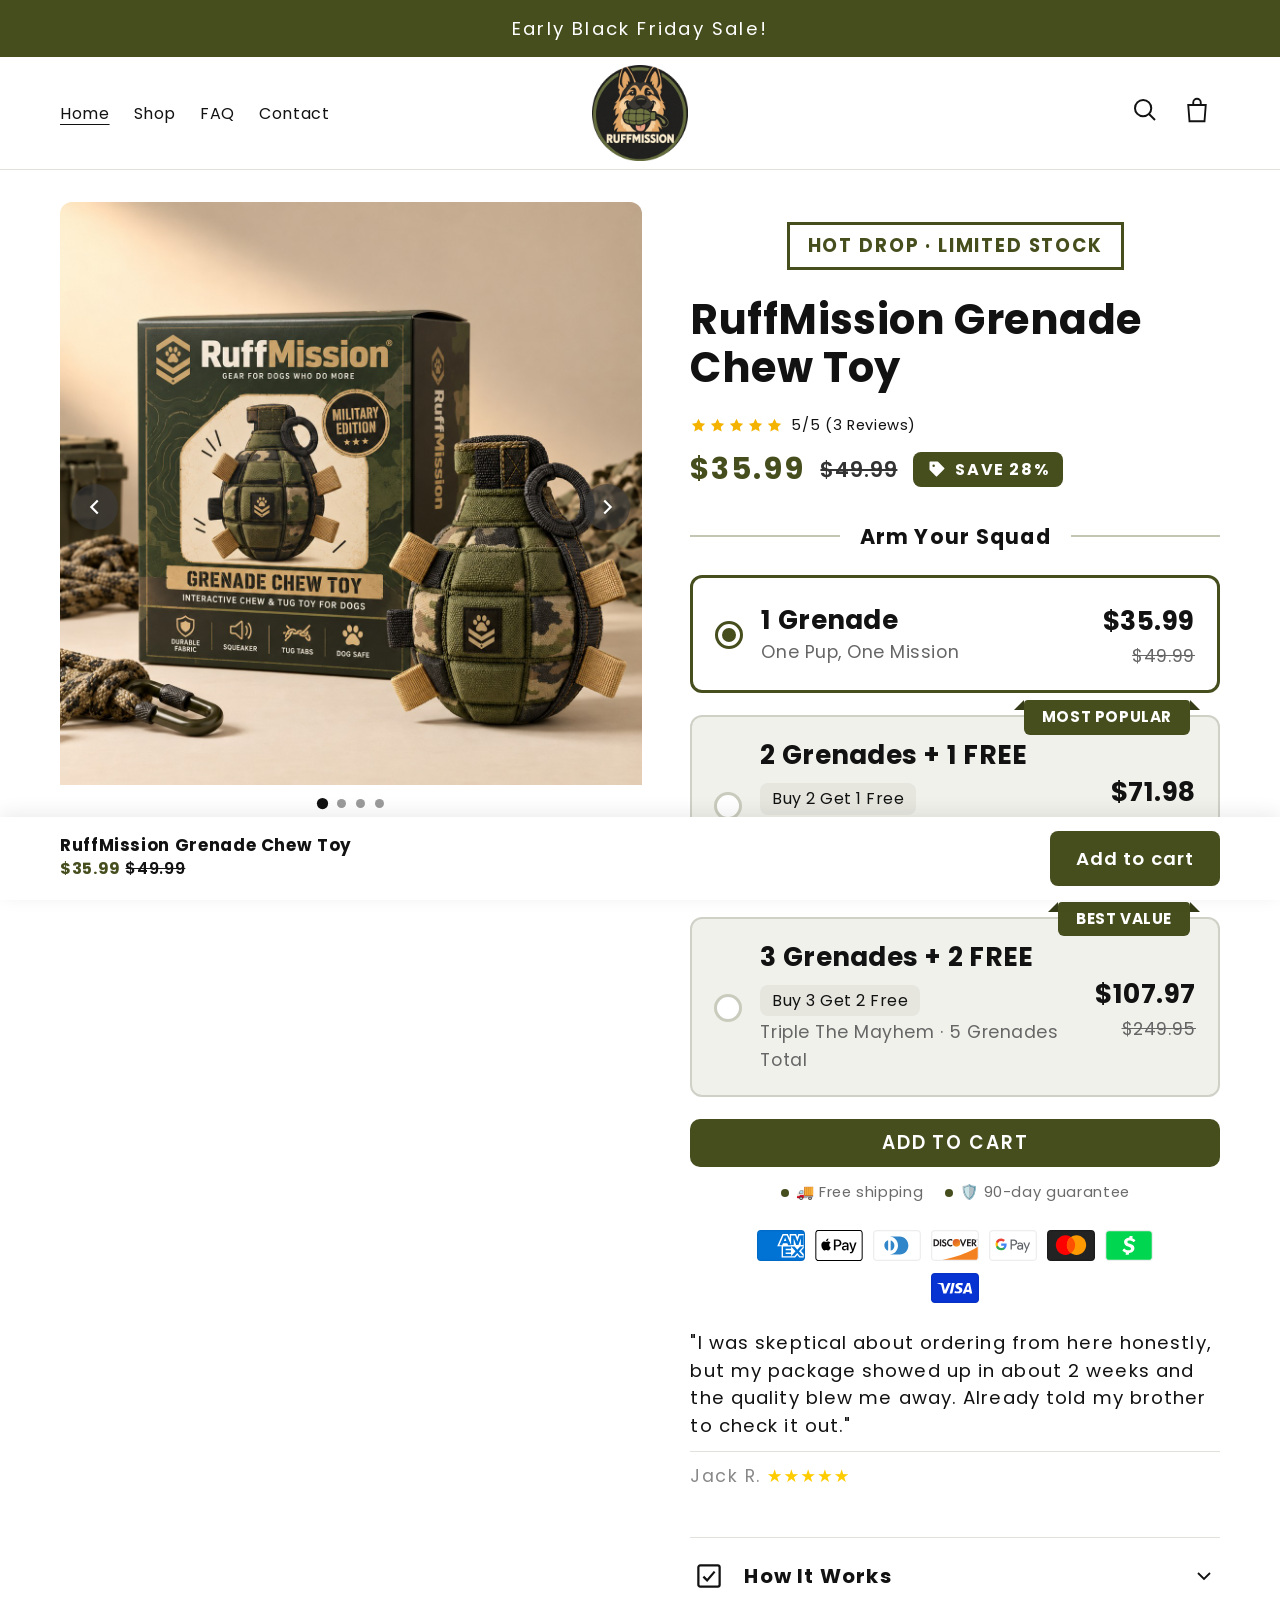
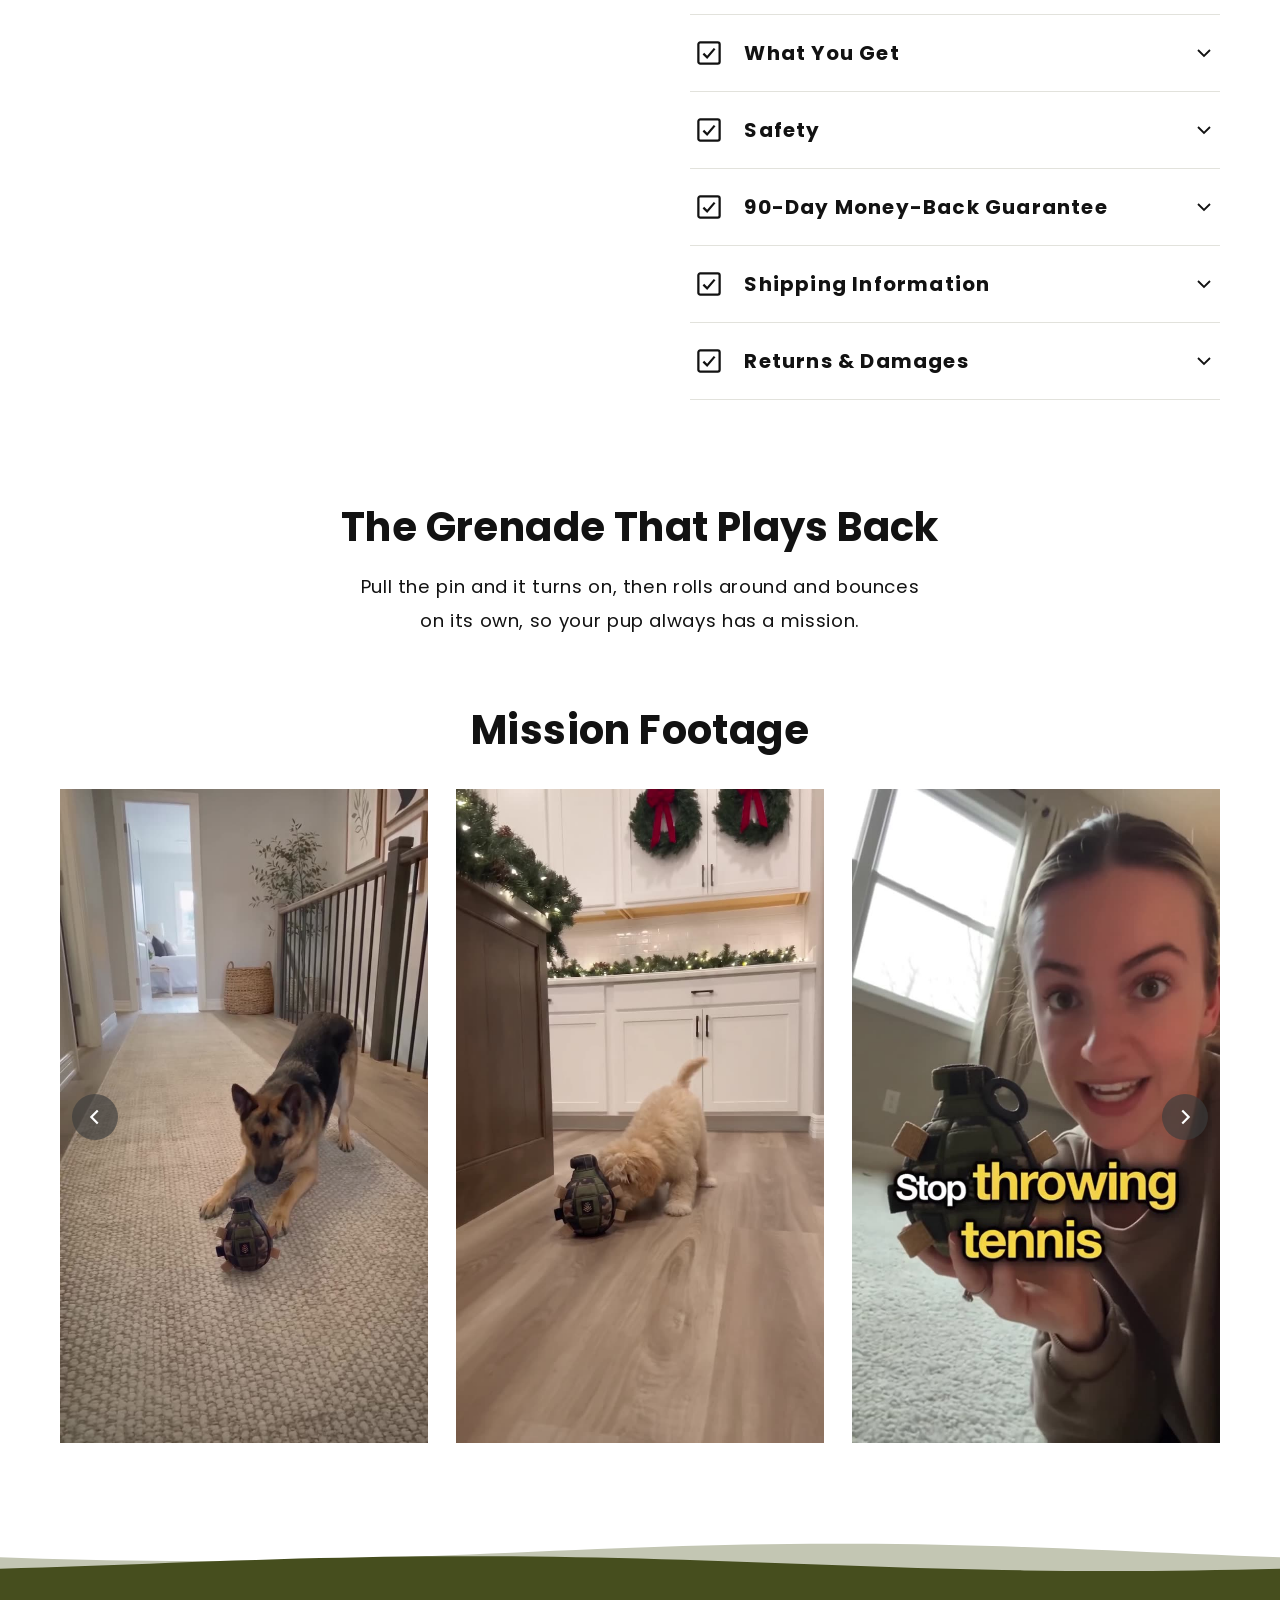
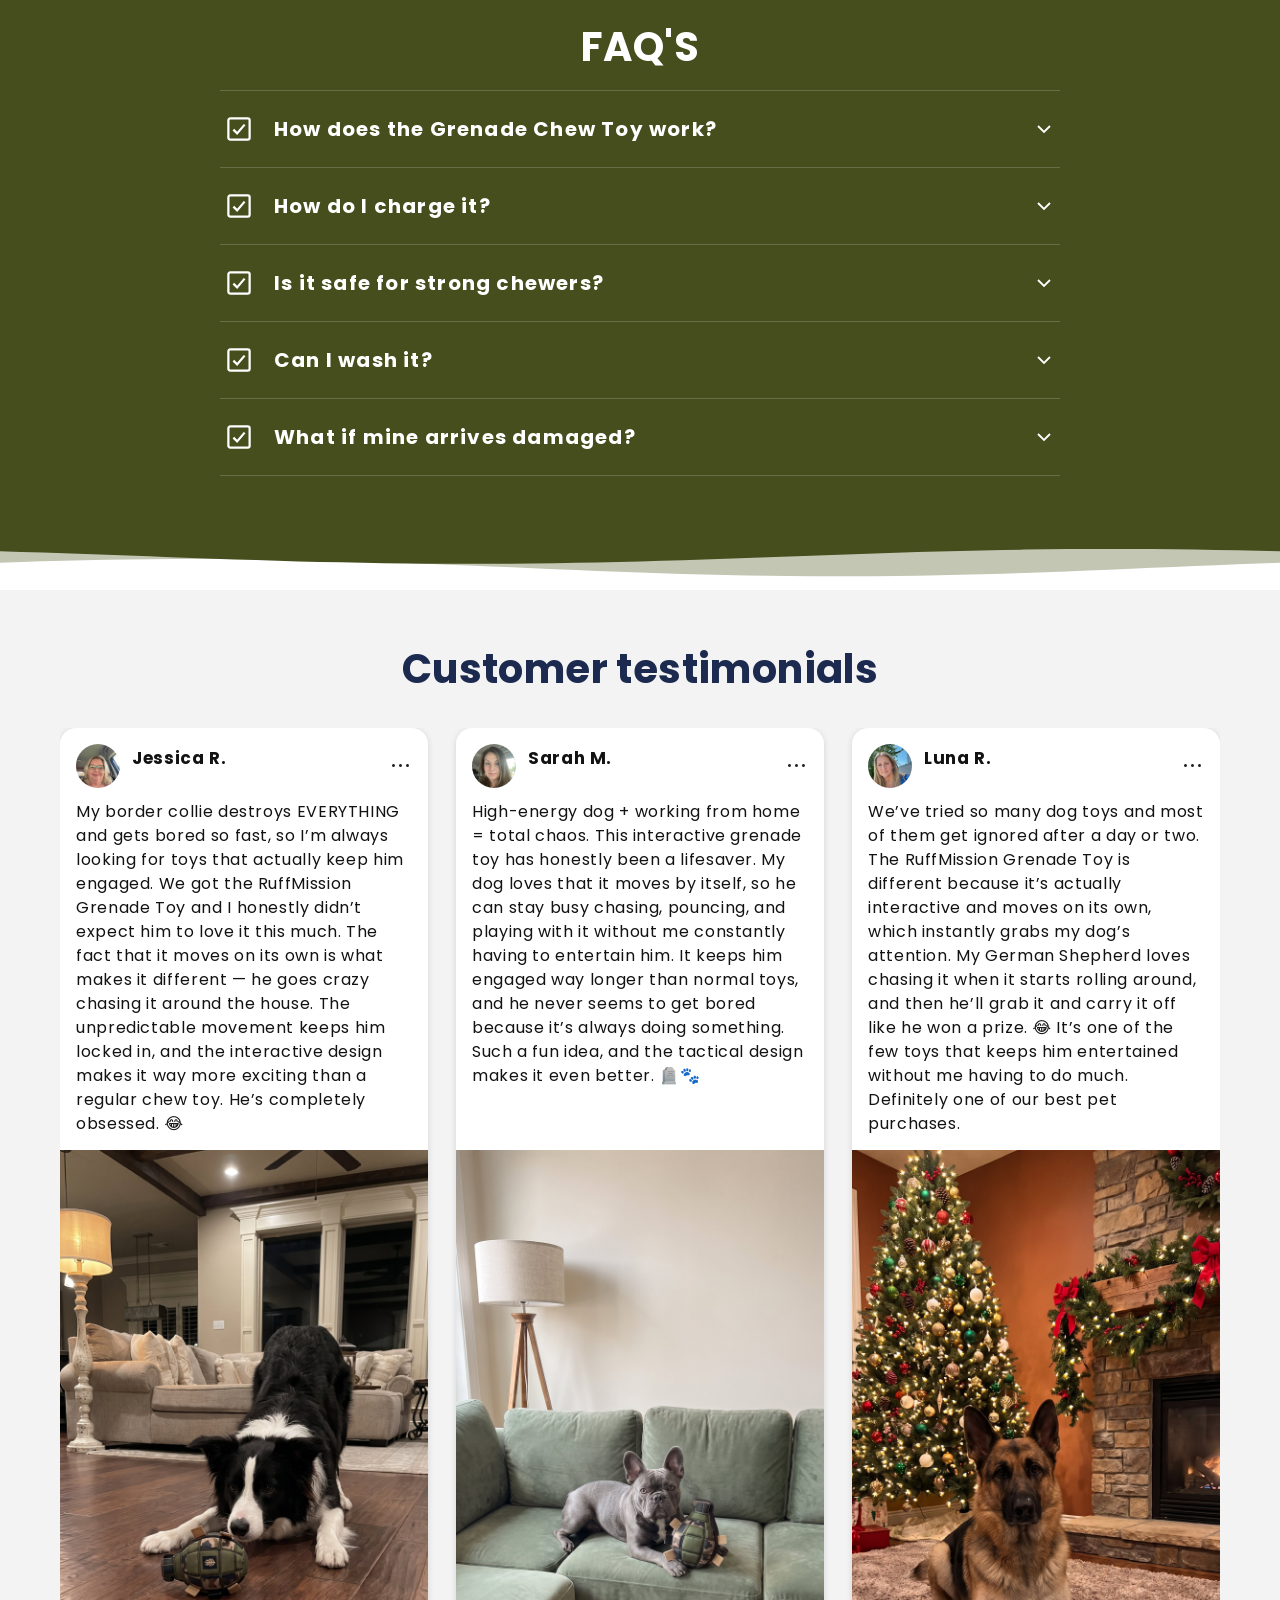
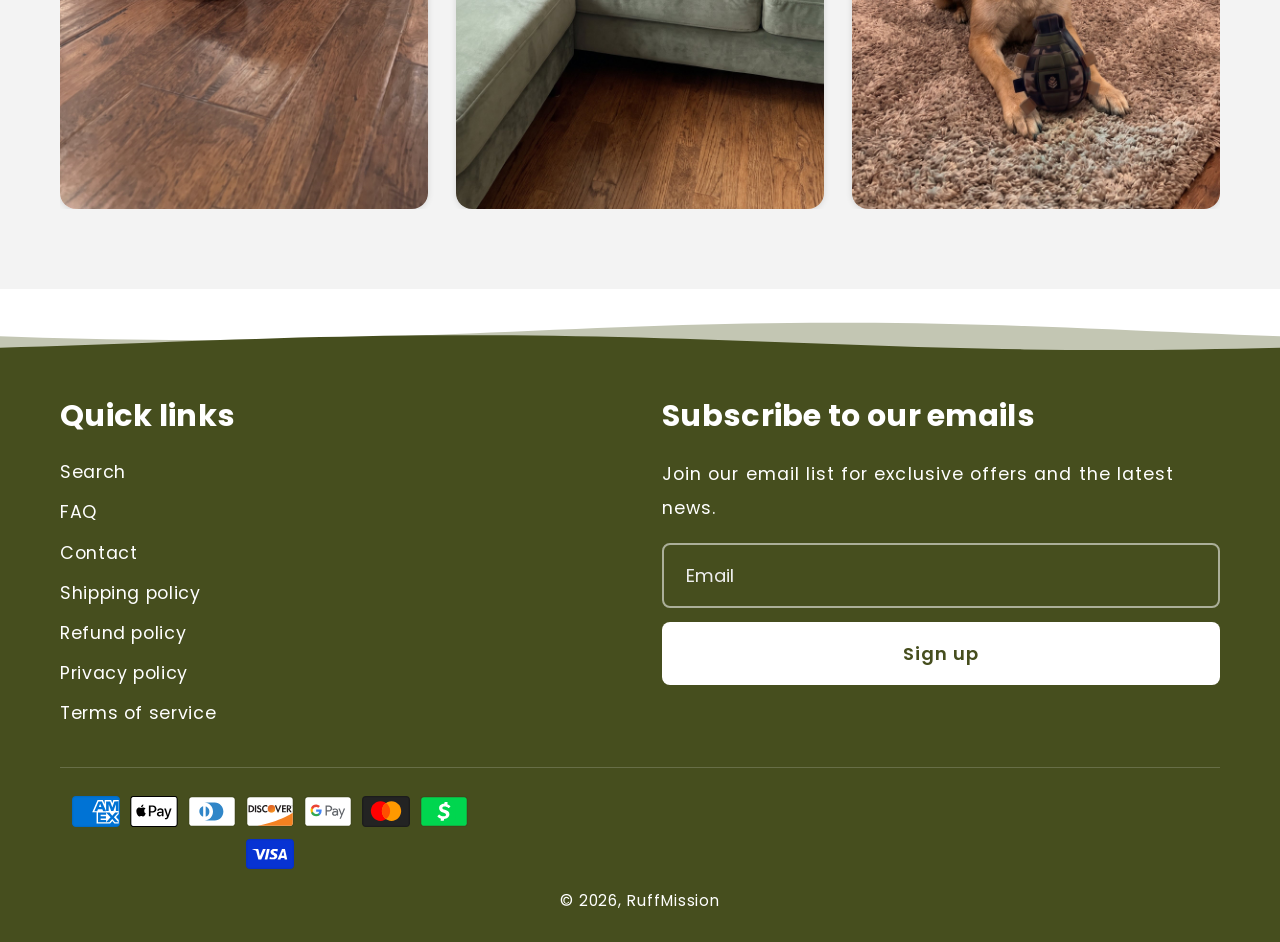
==== commit 8eae8823: "Fix pre-hydration costume flash; price $35.99 Co-Authored-By: Claude Opus 4.8 <noreply@anthropic.com" ====
--- a/index.html
+++ b/index.html
@@ -1,7 +1,7 @@
 <!doctype html>
 <html lang="en"><head><meta charset="utf-8"><meta name="viewport" content="width=device-width,initial-scale=1">
-<title>RuffMission™ – Tactical Dog Costumes</title><meta name="description" content="Hilarious tactical dog costumes with swinging plush arms. Sizes Small to XXL. 90-day money-back guarantee.">
-<meta property="og:title" content="RuffMission™ – Tactical Dog Costumes"><meta property="og:description" content="Hilarious tactical dog costumes with swinging plush arms. Sizes Small to XXL. 90-day money-back guarantee."><meta property="og:image" content="images/ruff-1.jpg">
+<title>RuffMission™ – Grenade Chew Toy</title><meta name="description" content="The RuffMission Grenade Chew Toy — an interactive, motion-activated dog toy that rolls, bounces and squeaks on its own. 90-day money-back guarantee.">
+<meta property="og:title" content="RuffMission™ – Grenade Chew Toy"><meta property="og:description" content="The RuffMission Grenade Chew Toy — an interactive, motion-activated dog toy that rolls, bounces and squeaks on its own. 90-day money-back guarantee."><meta property="og:image" content="images/ruff-1.jpg">
 <link rel="icon" href="images/favicon.svg">
 <link rel="preconnect" href="https://fonts.googleapis.com"><link rel="preconnect" href="https://fonts.gstatic.com" crossorigin>
 <link rel="preload" as="style" href="https://fonts.googleapis.com/css2?family=Poppins:wght@400;500;600;700;800&display=swap" onload="this.onload=null;this.rel='stylesheet'"><noscript><link rel="stylesheet" href="https://fonts.googleapis.com/css2?family=Poppins:wght@400;500;600;700;800&display=swap"></noscript>
@@ -9,12 +9,12 @@
 <body data-page="home">
 <main>
 <div data-product></div>
-<section class="feat-sec center"><div class="wrap"><h2>Exclusive RuffMission™ Designs</h2><p class="lead">One pup. Multiple missions. Pick their costume and let the adventure begin</p></div><div class="wrap"><div data-featured-video></div></div></section>
-<section class="vids" data-videos><div class="wrap center"><h2>Our Viral Costumes</h2><div class="vs"><div class="track"></div><button class="arr l" aria-label="Previous"><svg viewBox="0 0 24 24" fill="none" stroke="currentColor" stroke-width="2.4"><path d="m15 5-7 7 7 7"/></svg></button><button class="arr r" aria-label="Next"><svg viewBox="0 0 24 24" fill="none" stroke="currentColor" stroke-width="2.4"><path d="m9 5 7 7-7 7"/></svg></button></div><div class="dots"></div></div></section>
+<section class="feat-sec center"><div class="wrap"><h2>Pull the Pin on Playtime</h2><p class="lead">It rolls, bounces and squeaks on its own, so your pup always has a mission.</p></div><div class="wrap"><div data-featured-video></div></div></section>
+<section class="vids" data-videos><div class="wrap center"><h2>Mission Footage</h2><div class="vs"><div class="track"></div><button class="arr l" aria-label="Previous"><svg viewBox="0 0 24 24" fill="none" stroke="currentColor" stroke-width="2.4"><path d="m15 5-7 7 7 7"/></svg></button><button class="arr r" aria-label="Next"><svg viewBox="0 0 24 24" fill="none" stroke="currentColor" stroke-width="2.4"><path d="m9 5 7 7-7 7"/></svg></button></div><div class="dots"></div></div></section>
 <div class="wave top" aria-hidden="true"><svg viewBox="0 0 1440 90" preserveAspectRatio="none"><path class="w-back" d="M0 43.9 L24 45.1 L48 46.1 L72 47.1 L96 47.9 L120 48.6 L144 49.2 L168 49.6 L192 49.9 L216 50.0 L240 50.0 L264 49.8 L288 49.4 L312 48.9 L336 48.3 L360 47.6 L384 46.7 L408 45.7 L432 44.5 L456 43.3 L480 42.1 L504 40.7 L528 39.3 L552 37.9 L576 36.4 L600 34.9 L624 33.5 L648 32.1 L672 30.7 L696 29.3 L720 28.1 L744 26.9 L768 25.9 L792 24.9 L816 24.1 L840 23.4 L864 22.8 L888 22.4 L912 22.1 L936 22.0 L960 22.0 L984 22.2 L1008 22.6 L1032 23.1 L1056 23.7 L1080 24.4 L1104 25.3 L1128 26.3 L1152 27.5 L1176 28.7 L1200 29.9 L1224 31.3 L1248 32.7 L1272 34.1 L1296 35.6 L1320 37.1 L1344 38.5 L1368 39.9 L1392 41.3 L1416 42.7 L1440 43.9 L1464 45.1 L1488 46.1 L1512 47.1 L1536 47.9 L1560 48.6 L1584 49.2 L1608 49.6 L1632 49.9 L1656 50.0 L1680 50.0 L1704 49.8 L1728 49.4 L1752 48.9 L1776 48.3 L1800 47.6 L1824 46.7 L1848 45.7 L1872 44.5 L1896 43.3 L1920 42.1 L1944 40.7 L1968 39.3 L1992 37.9 L2016 36.4 L2040 34.9 L2064 33.5 L2088 32.1 L2112 30.7 L2136 29.3 L2160 28.1 L2184 26.9 L2208 25.9 L2232 24.9 L2256 24.1 L2280 23.4 L2304 22.8 L2328 22.4 L2352 22.1 L2376 22.0 L2400 22.0 L2424 22.2 L2448 22.6 L2472 23.1 L2496 23.7 L2520 24.4 L2544 25.3 L2568 26.3 L2592 27.5 L2616 28.7 L2640 29.9 L2664 31.3 L2688 32.7 L2712 34.1 L2736 35.6 L2760 37.1 L2784 38.5 L2808 39.9 L2832 41.3 L2856 42.7 L2880 43.9 V90 H0Z"/><path class="w-front" d="M0 62.1 L24 61.1 L48 60.1 L72 59.0 L96 57.8 L120 56.6 L144 55.4 L168 54.1 L192 52.8 L216 51.6 L240 50.4 L264 49.2 L288 48.1 L312 47.0 L336 46.0 L360 45.2 L384 44.4 L408 43.7 L432 43.1 L456 42.6 L480 42.3 L504 42.1 L528 42.0 L552 42.1 L576 42.2 L600 42.6 L624 43.0 L648 43.6 L672 44.2 L696 45.0 L720 45.9 L744 46.9 L768 47.9 L792 49.0 L816 50.2 L840 51.4 L864 52.6 L888 53.9 L912 55.2 L936 56.4 L960 57.6 L984 58.8 L1008 59.9 L1032 61.0 L1056 62.0 L1080 62.8 L1104 63.6 L1128 64.3 L1152 64.9 L1176 65.4 L1200 65.7 L1224 65.9 L1248 66.0 L1272 65.9 L1296 65.8 L1320 65.4 L1344 65.0 L1368 64.4 L1392 63.8 L1416 63.0 L1440 62.1 L1464 61.1 L1488 60.1 L1512 59.0 L1536 57.8 L1560 56.6 L1584 55.4 L1608 54.1 L1632 52.8 L1656 51.6 L1680 50.4 L1704 49.2 L1728 48.1 L1752 47.0 L1776 46.0 L1800 45.2 L1824 44.4 L1848 43.7 L1872 43.1 L1896 42.6 L1920 42.3 L1944 42.1 L1968 42.0 L1992 42.1 L2016 42.2 L2040 42.6 L2064 43.0 L2088 43.6 L2112 44.2 L2136 45.0 L2160 45.9 L2184 46.9 L2208 47.9 L2232 49.0 L2256 50.2 L2280 51.4 L2304 52.6 L2328 53.9 L2352 55.2 L2376 56.4 L2400 57.6 L2424 58.8 L2448 59.9 L2472 61.0 L2496 62.0 L2520 62.8 L2544 63.6 L2568 64.3 L2592 64.9 L2616 65.4 L2640 65.7 L2664 65.9 L2688 66.0 L2712 65.9 L2736 65.8 L2760 65.4 L2784 65.0 L2808 64.4 L2832 63.8 L2856 63.0 L2880 62.1 V90 H0Z"/></svg></div>
 <section class="olive-sec faq-sec"><div class="wrap"><h2 class="center">FAQ'S</h2><div class="faq" data-faq></div></div></section>
 <div class="wave bottom" aria-hidden="true"><svg viewBox="0 0 1440 90" preserveAspectRatio="none"><path class="w-back" d="M0 43.9 L24 45.1 L48 46.1 L72 47.1 L96 47.9 L120 48.6 L144 49.2 L168 49.6 L192 49.9 L216 50.0 L240 50.0 L264 49.8 L288 49.4 L312 48.9 L336 48.3 L360 47.6 L384 46.7 L408 45.7 L432 44.5 L456 43.3 L480 42.1 L504 40.7 L528 39.3 L552 37.9 L576 36.4 L600 34.9 L624 33.5 L648 32.1 L672 30.7 L696 29.3 L720 28.1 L744 26.9 L768 25.9 L792 24.9 L816 24.1 L840 23.4 L864 22.8 L888 22.4 L912 22.1 L936 22.0 L960 22.0 L984 22.2 L1008 22.6 L1032 23.1 L1056 23.7 L1080 24.4 L1104 25.3 L1128 26.3 L1152 27.5 L1176 28.7 L1200 29.9 L1224 31.3 L1248 32.7 L1272 34.1 L1296 35.6 L1320 37.1 L1344 38.5 L1368 39.9 L1392 41.3 L1416 42.7 L1440 43.9 L1464 45.1 L1488 46.1 L1512 47.1 L1536 47.9 L1560 48.6 L1584 49.2 L1608 49.6 L1632 49.9 L1656 50.0 L1680 50.0 L1704 49.8 L1728 49.4 L1752 48.9 L1776 48.3 L1800 47.6 L1824 46.7 L1848 45.7 L1872 44.5 L1896 43.3 L1920 42.1 L1944 40.7 L1968 39.3 L1992 37.9 L2016 36.4 L2040 34.9 L2064 33.5 L2088 32.1 L2112 30.7 L2136 29.3 L2160 28.1 L2184 26.9 L2208 25.9 L2232 24.9 L2256 24.1 L2280 23.4 L2304 22.8 L2328 22.4 L2352 22.1 L2376 22.0 L2400 22.0 L2424 22.2 L2448 22.6 L2472 23.1 L2496 23.7 L2520 24.4 L2544 25.3 L2568 26.3 L2592 27.5 L2616 28.7 L2640 29.9 L2664 31.3 L2688 32.7 L2712 34.1 L2736 35.6 L2760 37.1 L2784 38.5 L2808 39.9 L2832 41.3 L2856 42.7 L2880 43.9 V90 H0Z"/><path class="w-front" d="M0 62.1 L24 61.1 L48 60.1 L72 59.0 L96 57.8 L120 56.6 L144 55.4 L168 54.1 L192 52.8 L216 51.6 L240 50.4 L264 49.2 L288 48.1 L312 47.0 L336 46.0 L360 45.2 L384 44.4 L408 43.7 L432 43.1 L456 42.6 L480 42.3 L504 42.1 L528 42.0 L552 42.1 L576 42.2 L600 42.6 L624 43.0 L648 43.6 L672 44.2 L696 45.0 L720 45.9 L744 46.9 L768 47.9 L792 49.0 L816 50.2 L840 51.4 L864 52.6 L888 53.9 L912 55.2 L936 56.4 L960 57.6 L984 58.8 L1008 59.9 L1032 61.0 L1056 62.0 L1080 62.8 L1104 63.6 L1128 64.3 L1152 64.9 L1176 65.4 L1200 65.7 L1224 65.9 L1248 66.0 L1272 65.9 L1296 65.8 L1320 65.4 L1344 65.0 L1368 64.4 L1392 63.8 L1416 63.0 L1440 62.1 L1464 61.1 L1488 60.1 L1512 59.0 L1536 57.8 L1560 56.6 L1584 55.4 L1608 54.1 L1632 52.8 L1656 51.6 L1680 50.4 L1704 49.2 L1728 48.1 L1752 47.0 L1776 46.0 L1800 45.2 L1824 44.4 L1848 43.7 L1872 43.1 L1896 42.6 L1920 42.3 L1944 42.1 L1968 42.0 L1992 42.1 L2016 42.2 L2040 42.6 L2064 43.0 L2088 43.6 L2112 44.2 L2136 45.0 L2160 45.9 L2184 46.9 L2208 47.9 L2232 49.0 L2256 50.2 L2280 51.4 L2304 52.6 L2328 53.9 L2352 55.2 L2376 56.4 L2400 57.6 L2424 58.8 L2448 59.9 L2472 61.0 L2496 62.0 L2520 62.8 L2544 63.6 L2568 64.3 L2592 64.9 L2616 65.4 L2640 65.7 L2664 65.9 L2688 66.0 L2712 65.9 L2736 65.8 L2760 65.4 L2784 65.0 L2808 64.4 L2832 63.8 L2856 63.0 L2880 62.1 V90 H0Z"/></svg></div>
-<section class="troops" data-reviews><div class="wrap center"><h2>Approved by the troops</h2><div class="track"></div><div class="dots"></div></div></section>
+<section class="troops" data-reviews><div class="wrap center"><h2>Customer testimonials</h2><div class="track"></div><div class="dots"></div></div></section>
 </main>
 <form name="newsletter" data-netlify="true" netlify-honeypot="bot-field" hidden><input name="email"><input name="bot-field"></form>
 </body></html>
--- a/assets/styles.css
+++ b/assets/styles.css
@@ -398,3 +398,14 @@
 @media(max-width:860px){.troops-social .track{grid-auto-columns:88%;gap:14px}}
 .ig-vid{max-width:300px;width:100%;border-radius:16px;overflow:hidden}
 .ig-vid video{width:100%;display:block;border-radius:16px}
+
+/* Prevent pre-hydration flash of placeholder section headings */
+body:not(.ready) [data-product],
+body:not(.ready) .feat-sec,
+body:not(.ready) [data-videos],
+body:not(.ready) [data-infographic],
+body:not(.ready) [data-cards],
+body:not(.ready) [data-reviews]{visibility:hidden}
+/* Fallback: if the script never runs, reveal after 3s so content is never stuck hidden */
+@keyframes rm-reveal{to{visibility:visible}}
+body:not(.ready) [data-product]{animation:rm-reveal 0s linear 3s forwards}
